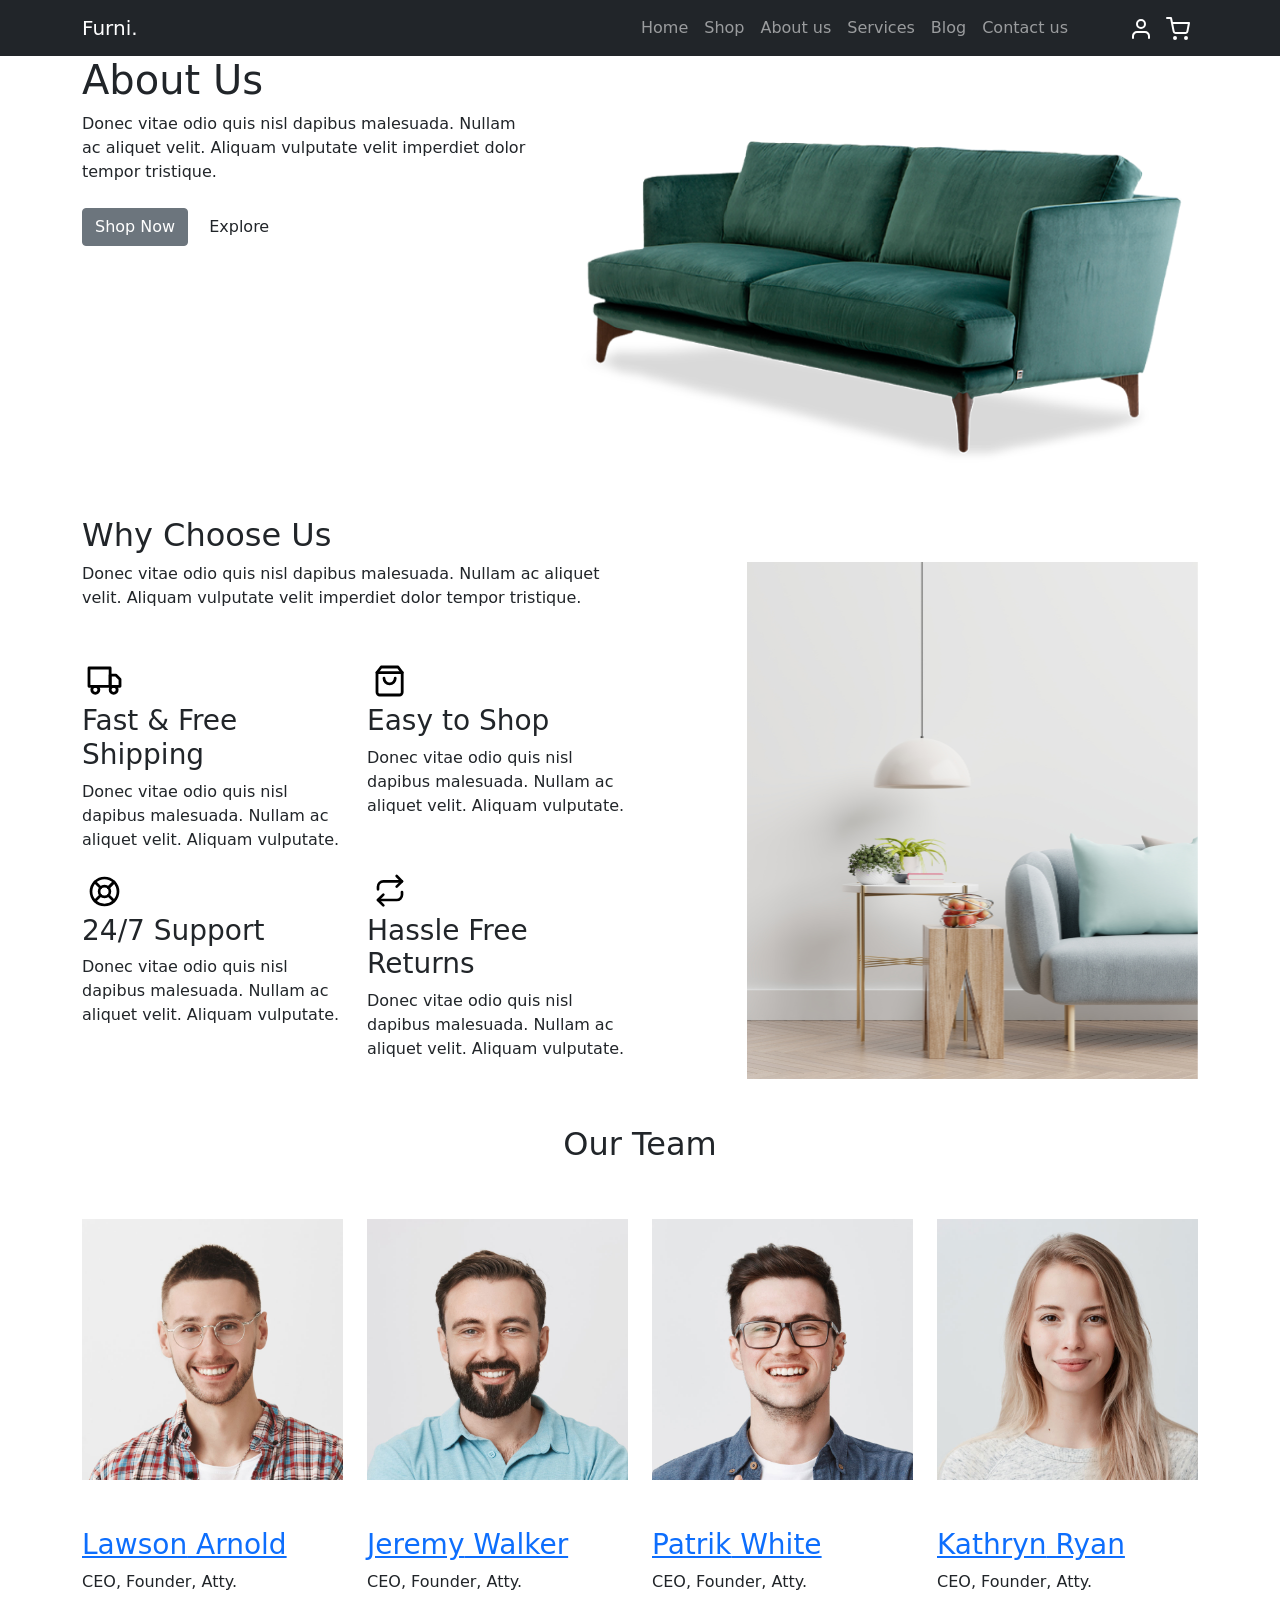
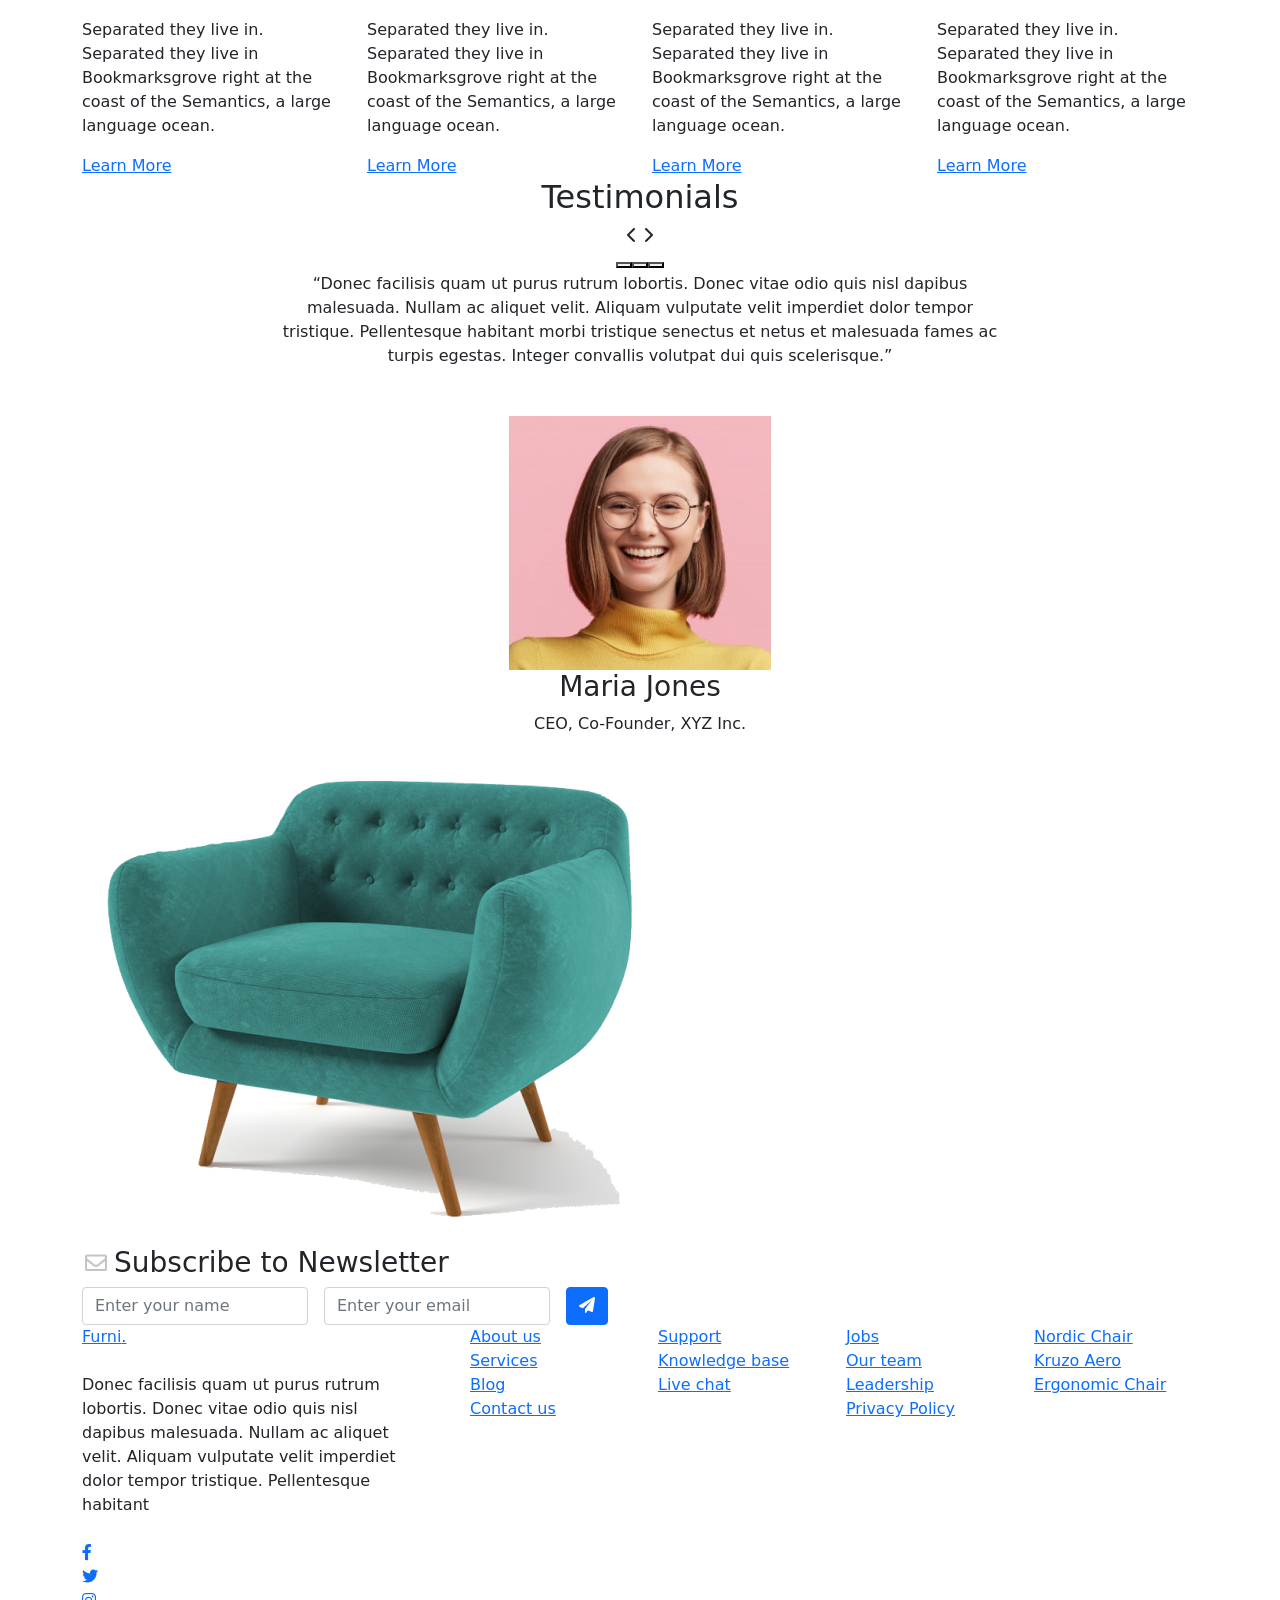
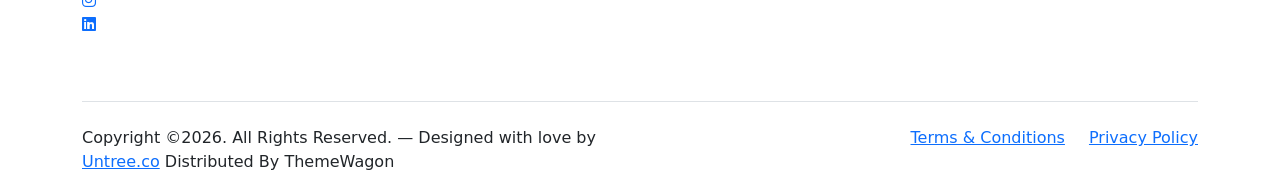
==== about.html @ 69658b81 "first commit" ====
<!-- /*
* Bootstrap 5
* Template Name: Furni
* Template Author: Untree.co
* Template URI: https://untree.co/
* License: https://creativecommons.org/licenses/by/3.0/
*/ -->
<!doctype html>
<html lang="en">
<head>
  <meta charset="utf-8">
  <meta name="viewport" content="width=device-width, initial-scale=1, shrink-to-fit=no">
  <meta name="author" content="Untree.co">
  <link rel="shortcut icon" href="favicon.png">

  <meta name="description" content="" />
  <meta name="keywords" content="bootstrap, bootstrap4" />

		<!-- Bootstrap CSS -->
		<link href="css/bootstrap.min.css" rel="stylesheet">
		<link href="https://cdnjs.cloudflare.com/ajax/libs/font-awesome/6.0.0-beta3/css/all.min.css" rel="stylesheet">
		<link href="css/tiny-slider.css" rel="stylesheet">
		<link href="css/style.css" rel="stylesheet">
		<title>Furni Free Bootstrap 5 Template for Furniture and Interior Design Websites by Untree.co </title>
	</head>

	<body>

		<!-- Start Header/Navigation -->
		<nav class="custom-navbar navbar navbar navbar-expand-md navbar-dark bg-dark" arial-label="Furni navigation bar">

			<div class="container">
				<a class="navbar-brand" href="index.html">Furni<span>.</span></a>

				<button class="navbar-toggler" type="button" data-bs-toggle="collapse" data-bs-target="#navbarsFurni" aria-controls="navbarsFurni" aria-expanded="false" aria-label="Toggle navigation">
					<span class="navbar-toggler-icon"></span>
				</button>

				<div class="collapse navbar-collapse" id="navbarsFurni">
					<ul class="custom-navbar-nav navbar-nav ms-auto mb-2 mb-md-0">
						<li class="nav-item ">
							<a class="nav-link" href="index.html">Home</a>
						</li>
						<li><a class="nav-link" href="shop.html">Shop</a></li>
						<li class="active"><a class="nav-link" href="about.html">About us</a></li>
						<li><a class="nav-link" href="services.html">Services</a></li>
						<li><a class="nav-link" href="blog.html">Blog</a></li>
						<li><a class="nav-link" href="contact.html">Contact us</a></li>
					</ul>

					<ul class="custom-navbar-cta navbar-nav mb-2 mb-md-0 ms-5">
						<li><a class="nav-link" href="#"><img src="images/user.svg"></a></li>
						<li><a class="nav-link" href="cart.html"><img src="images/cart.svg"></a></li>
					</ul>
				</div>
			</div>
				
		</nav>
		<!-- End Header/Navigation -->

		<!-- Start Hero Section -->
			<div class="hero">
				<div class="container">
					<div class="row justify-content-between">
						<div class="col-lg-5">
							<div class="intro-excerpt">
								<h1>About Us</h1>
								<p class="mb-4">Donec vitae odio quis nisl dapibus malesuada. Nullam ac aliquet velit. Aliquam vulputate velit imperdiet dolor tempor tristique.</p>
								<p><a href="" class="btn btn-secondary me-2">Shop Now</a><a href="#" class="btn btn-white-outline">Explore</a></p>
							</div>
						</div>
						<div class="col-lg-7">
							<div class="hero-img-wrap">
								<img src="images/couch.png" class="img-fluid">
							</div>
						</div>
					</div>
				</div>
			</div>
		<!-- End Hero Section -->

		

		<!-- Start Why Choose Us Section -->
		<div class="why-choose-section">
			<div class="container">
				<div class="row justify-content-between align-items-center">
					<div class="col-lg-6">
						<h2 class="section-title">Why Choose Us</h2>
						<p>Donec vitae odio quis nisl dapibus malesuada. Nullam ac aliquet velit. Aliquam vulputate velit imperdiet dolor tempor tristique.</p>

						<div class="row my-5">
							<div class="col-6 col-md-6">
								<div class="feature">
									<div class="icon">
										<img src="images/truck.svg" alt="Image" class="imf-fluid">
									</div>
									<h3>Fast &amp; Free Shipping</h3>
									<p>Donec vitae odio quis nisl dapibus malesuada. Nullam ac aliquet velit. Aliquam vulputate.</p>
								</div>
							</div>

							<div class="col-6 col-md-6">
								<div class="feature">
									<div class="icon">
										<img src="images/bag.svg" alt="Image" class="imf-fluid">
									</div>
									<h3>Easy to Shop</h3>
									<p>Donec vitae odio quis nisl dapibus malesuada. Nullam ac aliquet velit. Aliquam vulputate.</p>
								</div>
							</div>

							<div class="col-6 col-md-6">
								<div class="feature">
									<div class="icon">
										<img src="images/support.svg" alt="Image" class="imf-fluid">
									</div>
									<h3>24/7 Support</h3>
									<p>Donec vitae odio quis nisl dapibus malesuada. Nullam ac aliquet velit. Aliquam vulputate.</p>
								</div>
							</div>

							<div class="col-6 col-md-6">
								<div class="feature">
									<div class="icon">
										<img src="images/return.svg" alt="Image" class="imf-fluid">
									</div>
									<h3>Hassle Free Returns</h3>
									<p>Donec vitae odio quis nisl dapibus malesuada. Nullam ac aliquet velit. Aliquam vulputate.</p>
								</div>
							</div>

						</div>
					</div>

					<div class="col-lg-5">
						<div class="img-wrap">
							<img src="images/why-choose-us-img.jpg" alt="Image" class="img-fluid">
						</div>
					</div>

				</div>
			</div>
		</div>
		<!-- End Why Choose Us Section -->

		<!-- Start Team Section -->
		<div class="untree_co-section">
			<div class="container">

				<div class="row mb-5">
					<div class="col-lg-5 mx-auto text-center">
						<h2 class="section-title">Our Team</h2>
					</div>
				</div>

				<div class="row">

					<!-- Start Column 1 -->
					<div class="col-12 col-md-6 col-lg-3 mb-5 mb-md-0">
						<img src="images/person_1.jpg" class="img-fluid mb-5">
						<h3 clas><a href="#"><span class="">Lawson</span> Arnold</a></h3>
            <span class="d-block position mb-4">CEO, Founder, Atty.</span>
            <p>Separated they live in.
            Separated they live in Bookmarksgrove right at the coast of the Semantics, a large language ocean.</p>
            <p class="mb-0"><a href="#" class="more dark">Learn More <span class="icon-arrow_forward"></span></a></p>
					</div> 
					<!-- End Column 1 -->

					<!-- Start Column 2 -->
					<div class="col-12 col-md-6 col-lg-3 mb-5 mb-md-0">
						<img src="images/person_2.jpg" class="img-fluid mb-5">

						<h3 clas><a href="#"><span class="">Jeremy</span> Walker</a></h3>
            <span class="d-block position mb-4">CEO, Founder, Atty.</span>
            <p>Separated they live in.
            Separated they live in Bookmarksgrove right at the coast of the Semantics, a large language ocean.</p>
            <p class="mb-0"><a href="#" class="more dark">Learn More <span class="icon-arrow_forward"></span></a></p>

					</div> 
					<!-- End Column 2 -->

					<!-- Start Column 3 -->
					<div class="col-12 col-md-6 col-lg-3 mb-5 mb-md-0">
						<img src="images/person_3.jpg" class="img-fluid mb-5">
						<h3 clas><a href="#"><span class="">Patrik</span> White</a></h3>
            <span class="d-block position mb-4">CEO, Founder, Atty.</span>
            <p>Separated they live in.
            Separated they live in Bookmarksgrove right at the coast of the Semantics, a large language ocean.</p>
            <p class="mb-0"><a href="#" class="more dark">Learn More <span class="icon-arrow_forward"></span></a></p>
					</div> 
					<!-- End Column 3 -->

					<!-- Start Column 4 -->
					<div class="col-12 col-md-6 col-lg-3 mb-5 mb-md-0">
						<img src="images/person_4.jpg" class="img-fluid mb-5">

						<h3 clas><a href="#"><span class="">Kathryn</span> Ryan</a></h3>
            <span class="d-block position mb-4">CEO, Founder, Atty.</span>
            <p>Separated they live in.
            Separated they live in Bookmarksgrove right at the coast of the Semantics, a large language ocean.</p>
            <p class="mb-0"><a href="#" class="more dark">Learn More <span class="icon-arrow_forward"></span></a></p>

          
					</div> 
					<!-- End Column 4 -->

					

				</div>
			</div>
		</div>
		<!-- End Team Section -->

		

		<!-- Start Testimonial Slider -->
		<div class="testimonial-section before-footer-section">
			<div class="container">
				<div class="row">
					<div class="col-lg-7 mx-auto text-center">
						<h2 class="section-title">Testimonials</h2>
					</div>
				</div>

				<div class="row justify-content-center">
					<div class="col-lg-12">
						<div class="testimonial-slider-wrap text-center">

							<div id="testimonial-nav">
								<span class="prev" data-controls="prev"><span class="fa fa-chevron-left"></span></span>
								<span class="next" data-controls="next"><span class="fa fa-chevron-right"></span></span>
							</div>

							<div class="testimonial-slider">
								
								<div class="item">
									<div class="row justify-content-center">
										<div class="col-lg-8 mx-auto">

											<div class="testimonial-block text-center">
												<blockquote class="mb-5">
													<p>&ldquo;Donec facilisis quam ut purus rutrum lobortis. Donec vitae odio quis nisl dapibus malesuada. Nullam ac aliquet velit. Aliquam vulputate velit imperdiet dolor tempor tristique. Pellentesque habitant morbi tristique senectus et netus et malesuada fames ac turpis egestas. Integer convallis volutpat dui quis scelerisque.&rdquo;</p>
												</blockquote>

												<div class="author-info">
													<div class="author-pic">
														<img src="images/person-1.png" alt="Maria Jones" class="img-fluid">
													</div>
													<h3 class="font-weight-bold">Maria Jones</h3>
													<span class="position d-block mb-3">CEO, Co-Founder, XYZ Inc.</span>
												</div>
											</div>

										</div>
									</div>
								</div> 
								<!-- END item -->

								<div class="item">
									<div class="row justify-content-center">
										<div class="col-lg-8 mx-auto">

											<div class="testimonial-block text-center">
												<blockquote class="mb-5">
													<p>&ldquo;Donec facilisis quam ut purus rutrum lobortis. Donec vitae odio quis nisl dapibus malesuada. Nullam ac aliquet velit. Aliquam vulputate velit imperdiet dolor tempor tristique. Pellentesque habitant morbi tristique senectus et netus et malesuada fames ac turpis egestas. Integer convallis volutpat dui quis scelerisque.&rdquo;</p>
												</blockquote>

												<div class="author-info">
													<div class="author-pic">
														<img src="images/person-1.png" alt="Maria Jones" class="img-fluid">
													</div>
													<h3 class="font-weight-bold">Maria Jones</h3>
													<span class="position d-block mb-3">CEO, Co-Founder, XYZ Inc.</span>
												</div>
											</div>

										</div>
									</div>
								</div> 
								<!-- END item -->

								<div class="item">
									<div class="row justify-content-center">
										<div class="col-lg-8 mx-auto">

											<div class="testimonial-block text-center">
												<blockquote class="mb-5">
													<p>&ldquo;Donec facilisis quam ut purus rutrum lobortis. Donec vitae odio quis nisl dapibus malesuada. Nullam ac aliquet velit. Aliquam vulputate velit imperdiet dolor tempor tristique. Pellentesque habitant morbi tristique senectus et netus et malesuada fames ac turpis egestas. Integer convallis volutpat dui quis scelerisque.&rdquo;</p>
												</blockquote>

												<div class="author-info">
													<div class="author-pic">
														<img src="images/person-1.png" alt="Maria Jones" class="img-fluid">
													</div>
													<h3 class="font-weight-bold">Maria Jones</h3>
													<span class="position d-block mb-3">CEO, Co-Founder, XYZ Inc.</span>
												</div>
											</div>

										</div>
									</div>
								</div> 
								<!-- END item -->

							</div>

						</div>
					</div>
				</div>
			</div>
		</div>
		<!-- End Testimonial Slider -->

		

		<!-- Start Footer Section -->
		<footer class="footer-section">
			<div class="container relative">

				<div class="sofa-img">
					<img src="images/sofa.png" alt="Image" class="img-fluid">
				</div>

				<div class="row">
					<div class="col-lg-8">
						<div class="subscription-form">
							<h3 class="d-flex align-items-center"><span class="me-1"><img src="images/envelope-outline.svg" alt="Image" class="img-fluid"></span><span>Subscribe to Newsletter</span></h3>

							<form action="#" class="row g-3">
								<div class="col-auto">
									<input type="text" class="form-control" placeholder="Enter your name">
								</div>
								<div class="col-auto">
									<input type="email" class="form-control" placeholder="Enter your email">
								</div>
								<div class="col-auto">
									<button class="btn btn-primary">
										<span class="fa fa-paper-plane"></span>
									</button>
								</div>
							</form>

						</div>
					</div>
				</div>

				<div class="row g-5 mb-5">
					<div class="col-lg-4">
						<div class="mb-4 footer-logo-wrap"><a href="#" class="footer-logo">Furni<span>.</span></a></div>
						<p class="mb-4">Donec facilisis quam ut purus rutrum lobortis. Donec vitae odio quis nisl dapibus malesuada. Nullam ac aliquet velit. Aliquam vulputate velit imperdiet dolor tempor tristique. Pellentesque habitant</p>

						<ul class="list-unstyled custom-social">
							<li><a href="#"><span class="fa fa-brands fa-facebook-f"></span></a></li>
							<li><a href="#"><span class="fa fa-brands fa-twitter"></span></a></li>
							<li><a href="#"><span class="fa fa-brands fa-instagram"></span></a></li>
							<li><a href="#"><span class="fa fa-brands fa-linkedin"></span></a></li>
						</ul>
					</div>

					<div class="col-lg-8">
						<div class="row links-wrap">
							<div class="col-6 col-sm-6 col-md-3">
								<ul class="list-unstyled">
									<li><a href="#">About us</a></li>
									<li><a href="#">Services</a></li>
									<li><a href="#">Blog</a></li>
									<li><a href="#">Contact us</a></li>
								</ul>
							</div>

							<div class="col-6 col-sm-6 col-md-3">
								<ul class="list-unstyled">
									<li><a href="#">Support</a></li>
									<li><a href="#">Knowledge base</a></li>
									<li><a href="#">Live chat</a></li>
								</ul>
							</div>

							<div class="col-6 col-sm-6 col-md-3">
								<ul class="list-unstyled">
									<li><a href="#">Jobs</a></li>
									<li><a href="#">Our team</a></li>
									<li><a href="#">Leadership</a></li>
									<li><a href="#">Privacy Policy</a></li>
								</ul>
							</div>

							<div class="col-6 col-sm-6 col-md-3">
								<ul class="list-unstyled">
									<li><a href="#">Nordic Chair</a></li>
									<li><a href="#">Kruzo Aero</a></li>
									<li><a href="#">Ergonomic Chair</a></li>
								</ul>
							</div>
						</div>
					</div>

				</div>

				<div class="border-top copyright">
					<div class="row pt-4">
						<div class="col-lg-6">
							<p class="mb-2 text-center text-lg-start">Copyright &copy;<script>document.write(new Date().getFullYear());</script>. All Rights Reserved. &mdash; Designed with love by <a href="https://untree.co">Untree.co</a> Distributed By <a hreff="https://themewagon.com">ThemeWagon</a>  <!-- License information: https://untree.co/license/ -->
            </p>
						</div>

						<div class="col-lg-6 text-center text-lg-end">
							<ul class="list-unstyled d-inline-flex ms-auto">
								<li class="me-4"><a href="#">Terms &amp; Conditions</a></li>
								<li><a href="#">Privacy Policy</a></li>
							</ul>
						</div>

					</div>
				</div>

			</div>
		</footer>
		<!-- End Footer Section -->	


		<script src="js/bootstrap.bundle.min.js"></script>
		<script src="js/tiny-slider.js"></script>
		<script src="js/custom.js"></script>
	</body>

</html>
---- css/tiny-slider.css ----
.tns-outer{padding:0 !important}.tns-outer [hidden]{display:none !important}.tns-outer [aria-controls],.tns-outer [data-action]{cursor:pointer}.tns-slider{-webkit-transition:all 0s;-moz-transition:all 0s;transition:all 0s}.tns-slider>.tns-item{-webkit-box-sizing:border-box;-moz-box-sizing:border-box;box-sizing:border-box}.tns-horizontal.tns-subpixel{white-space:nowrap}.tns-horizontal.tns-subpixel>.tns-item{display:inline-block;vertical-align:top;white-space:normal}.tns-horizontal.tns-no-subpixel:after{content:'';display:table;clear:both}.tns-horizontal.tns-no-subpixel>.tns-item{float:left}.tns-horizontal.tns-carousel.tns-no-subpixel>.tns-item{margin-right:-100%}.tns-no-calc{position:relative;left:0}.tns-gallery{position:relative;left:0;min-height:1px}.tns-gallery>.tns-item{position:absolute;left:-100%;-webkit-transition:transform 0s, opacity 0s;-moz-transition:transform 0s, opacity 0s;transition:transform 0s, opacity 0s}.tns-gallery>.tns-slide-active{position:relative;left:auto !important}.tns-gallery>.tns-moving{-webkit-transition:all 0.25s;-moz-transition:all 0.25s;transition:all 0.25s}.tns-autowidth{display:inline-block}.tns-lazy-img{-webkit-transition:opacity 0.6s;-moz-transition:opacity 0.6s;transition:opacity 0.6s;opacity:0.6}.tns-lazy-img.tns-complete{opacity:1}.tns-ah{-webkit-transition:height 0s;-moz-transition:height 0s;transition:height 0s}.tns-ovh{overflow:hidden}.tns-visually-hidden{position:absolute;left:-10000em}.tns-transparent{opacity:0;visibility:hidden}.tns-fadeIn{opacity:1;filter:alpha(opacity=100);z-index:0}.tns-normal,.tns-fadeOut{opacity:0;filter:alpha(opacity=0);z-index:-1}.tns-vpfix{white-space:nowrap}.tns-vpfix>div,.tns-vpfix>li{display:inline-block}.tns-t-subp2{margin:0 auto;width:310px;position:relative;height:10px;overflow:hidden}.tns-t-ct{width:2333.3333333%;width:-webkit-calc(100% * 70 / 3);width:-moz-calc(100% * 70 / 3);width:calc(100% * 70 / 3);position:absolute;right:0}.tns-t-ct:after{content:'';display:table;clear:both}.tns-t-ct>div{width:1.4285714%;width:-webkit-calc(100% / 70);width:-moz-calc(100% / 70);width:calc(100% / 70);height:10px;float:left}

/*# sourceMappingURL=sourcemaps/tiny-slider.css.map */
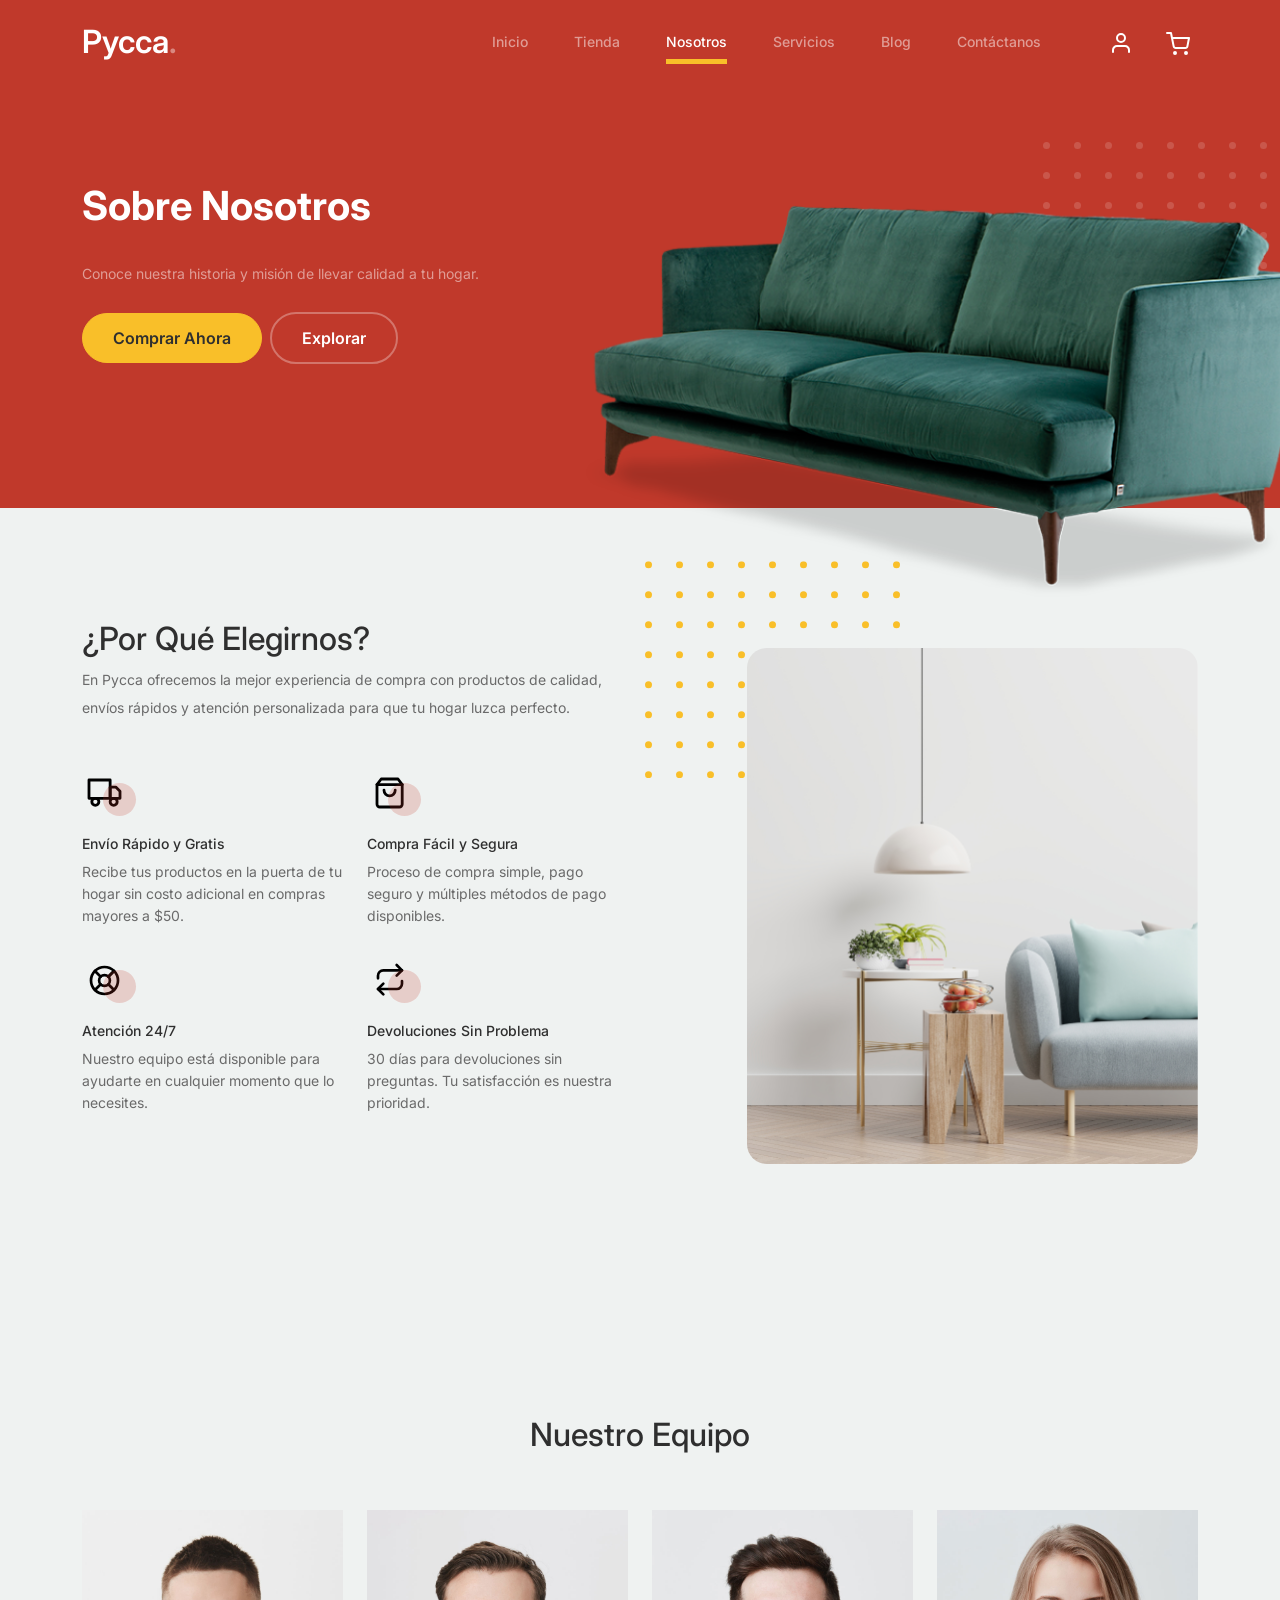
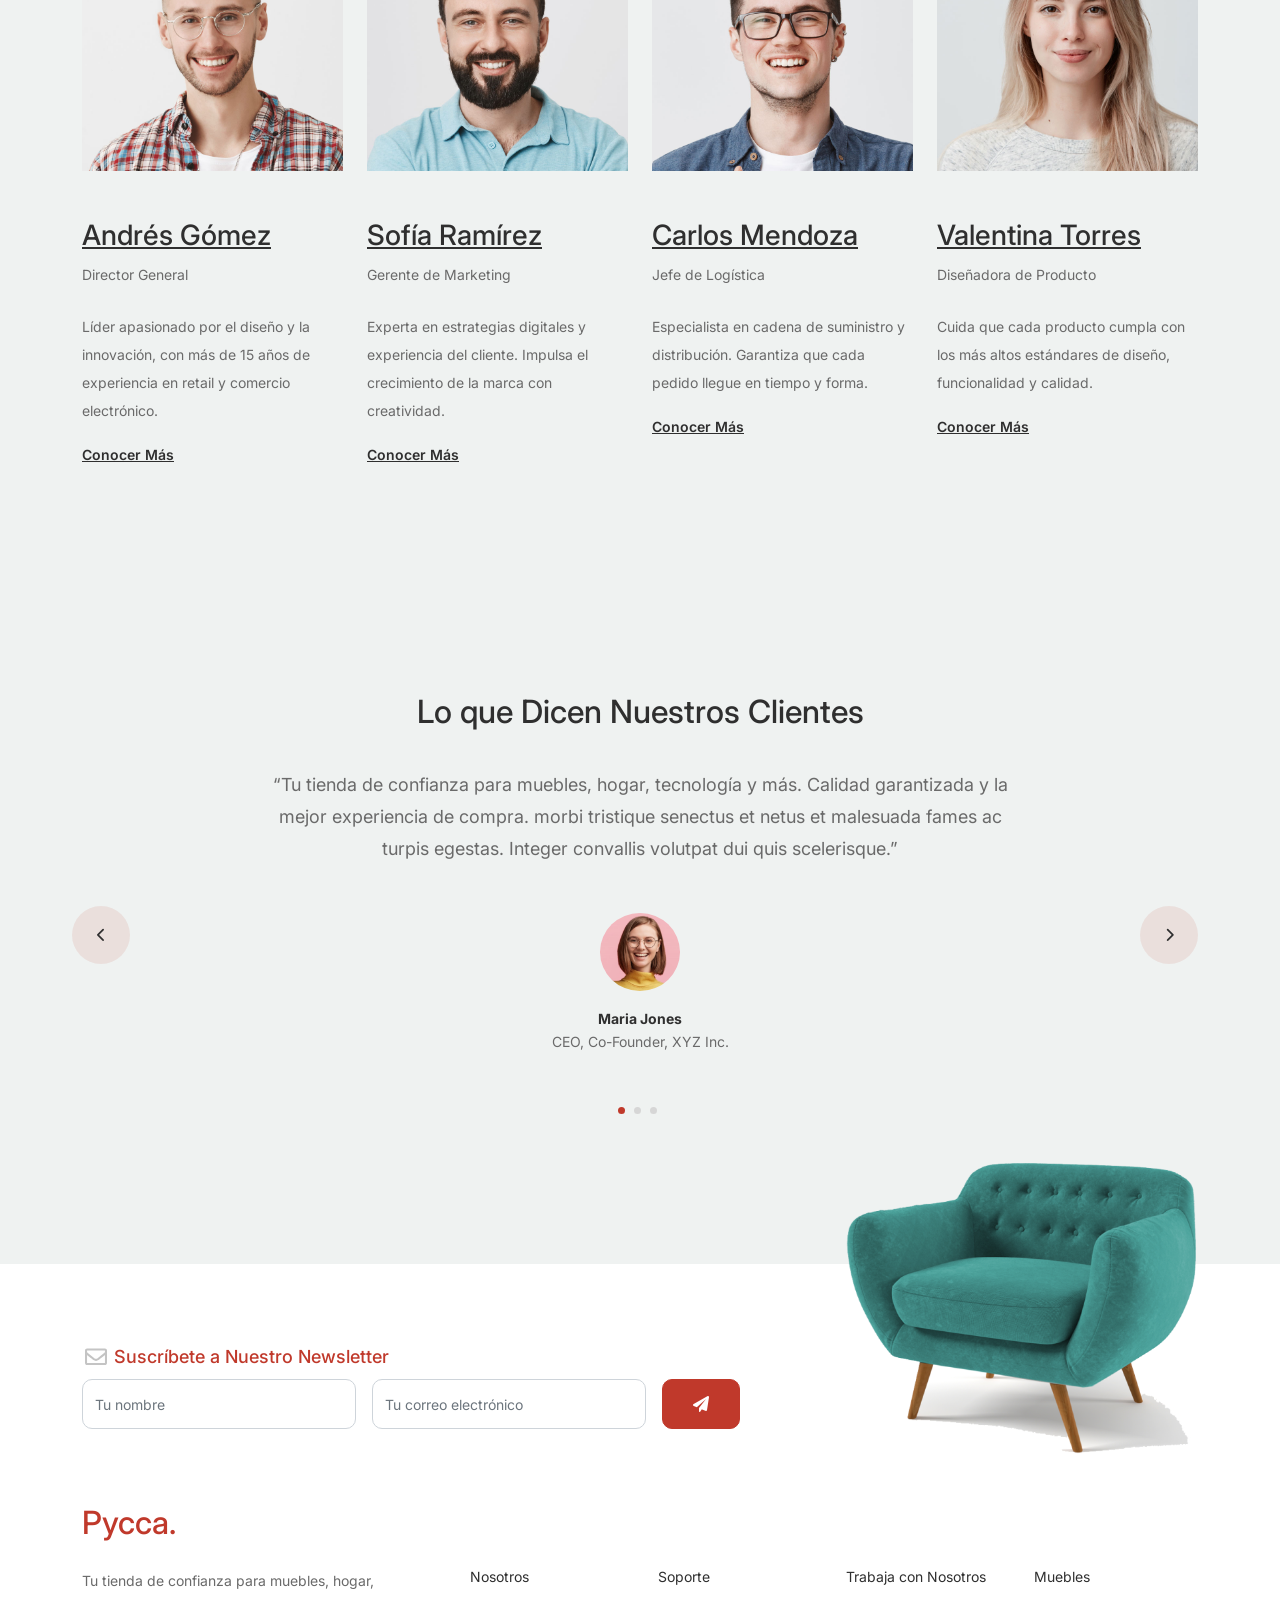
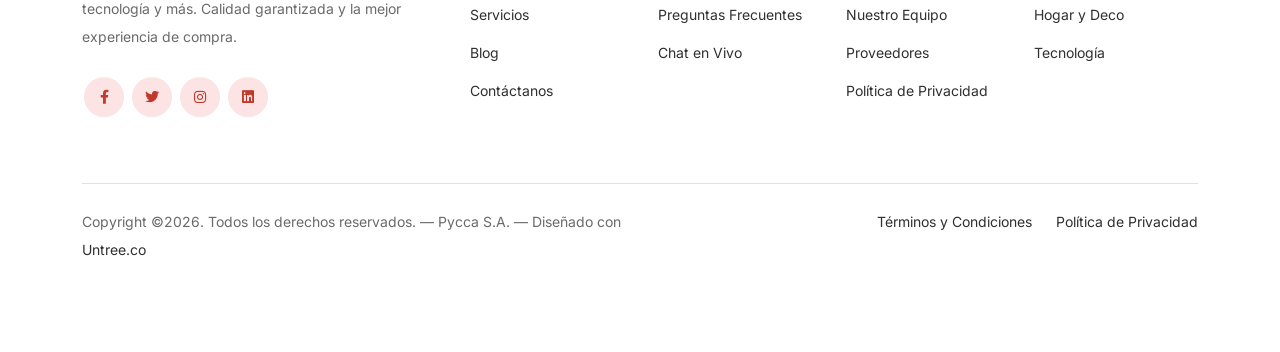
==== commit 162ac068: "Adapt Furni template to Pycca-style e-commerce with Spanish content and retail colors Co-authored-by" ====
--- a/about.html
+++ b/about.html
@@ -21,7 +21,7 @@
 		<link href="https://cdnjs.cloudflare.com/ajax/libs/font-awesome/6.0.0-beta3/css/all.min.css" rel="stylesheet">
 		<link href="css/tiny-slider.css" rel="stylesheet">
 		<link href="css/style.css" rel="stylesheet">
-		<title>Furni Free Bootstrap 5 Template for Furniture and Interior Design Websites by Untree.co </title>
+		<title>Pycca - Tu Tienda de Hogar, Muebles y Más </title>
 	</head>
 
 	<body>
@@ -30,7 +30,7 @@
 		<nav class="custom-navbar navbar navbar navbar-expand-md navbar-dark bg-dark" arial-label="Furni navigation bar">
 
 			<div class="container">
-				<a class="navbar-brand" href="index.html">Furni<span>.</span></a>
+				<a class="navbar-brand" href="index.html">Pycca<span>.</span></a>
 
 				<button class="navbar-toggler" type="button" data-bs-toggle="collapse" data-bs-target="#navbarsFurni" aria-controls="navbarsFurni" aria-expanded="false" aria-label="Toggle navigation">
 					<span class="navbar-toggler-icon"></span>
@@ -39,13 +39,13 @@
 				<div class="collapse navbar-collapse" id="navbarsFurni">
 					<ul class="custom-navbar-nav navbar-nav ms-auto mb-2 mb-md-0">
 						<li class="nav-item ">
-							<a class="nav-link" href="index.html">Home</a>
+							<a class="nav-link" href="index.html">Inicio</a>
 						</li>
-						<li><a class="nav-link" href="shop.html">Shop</a></li>
-						<li class="active"><a class="nav-link" href="about.html">About us</a></li>
-						<li><a class="nav-link" href="services.html">Services</a></li>
+						<li><a class="nav-link" href="shop.html">Tienda</a></li>
+						<li class="active"><a class="nav-link" href="about.html">Nosotros</a></li>
+						<li><a class="nav-link" href="services.html">Servicios</a></li>
 						<li><a class="nav-link" href="blog.html">Blog</a></li>
-						<li><a class="nav-link" href="contact.html">Contact us</a></li>
+						<li><a class="nav-link" href="contact.html">Contáctanos</a></li>
 					</ul>
 
 					<ul class="custom-navbar-cta navbar-nav mb-2 mb-md-0 ms-5">
@@ -64,9 +64,9 @@
 					<div class="row justify-content-between">
 						<div class="col-lg-5">
 							<div class="intro-excerpt">
-								<h1>About Us</h1>
-								<p class="mb-4">Donec vitae odio quis nisl dapibus malesuada. Nullam ac aliquet velit. Aliquam vulputate velit imperdiet dolor tempor tristique.</p>
-								<p><a href="" class="btn btn-secondary me-2">Shop Now</a><a href="#" class="btn btn-white-outline">Explore</a></p>
+								<h1>Sobre Nosotros</h1>
+								<p class="mb-4">Conoce nuestra historia y misión de llevar calidad a tu hogar.</p>
+								<p><a href="shop.html" class="btn btn-secondary me-2">Comprar Ahora</a><a href="#" class="btn btn-white-outline">Explorar</a></p>
 							</div>
 						</div>
 						<div class="col-lg-7">
@@ -86,8 +86,8 @@
 			<div class="container">
 				<div class="row justify-content-between align-items-center">
 					<div class="col-lg-6">
-						<h2 class="section-title">Why Choose Us</h2>
-						<p>Donec vitae odio quis nisl dapibus malesuada. Nullam ac aliquet velit. Aliquam vulputate velit imperdiet dolor tempor tristique.</p>
+						<h2 class="section-title">¿Por Qué Elegirnos?</h2>
+						<p>En Pycca ofrecemos la mejor experiencia de compra con productos de calidad, envíos rápidos y atención personalizada para que tu hogar luzca perfecto.</p>
 
 						<div class="row my-5">
 							<div class="col-6 col-md-6">
@@ -95,8 +95,8 @@
 									<div class="icon">
 										<img src="images/truck.svg" alt="Image" class="imf-fluid">
 									</div>
-									<h3>Fast &amp; Free Shipping</h3>
-									<p>Donec vitae odio quis nisl dapibus malesuada. Nullam ac aliquet velit. Aliquam vulputate.</p>
+									<h3>Envío Rápido y Gratis</h3>
+									<p>Recibe tus productos en la puerta de tu hogar sin costo adicional en compras mayores a $50.</p>
 								</div>
 							</div>
 
@@ -105,8 +105,8 @@
 									<div class="icon">
 										<img src="images/bag.svg" alt="Image" class="imf-fluid">
 									</div>
-									<h3>Easy to Shop</h3>
-									<p>Donec vitae odio quis nisl dapibus malesuada. Nullam ac aliquet velit. Aliquam vulputate.</p>
+									<h3>Compra Fácil y Segura</h3>
+									<p>Proceso de compra simple, pago seguro y múltiples métodos de pago disponibles.</p>
 								</div>
 							</div>
 
@@ -115,8 +115,8 @@
 									<div class="icon">
 										<img src="images/support.svg" alt="Image" class="imf-fluid">
 									</div>
-									<h3>24/7 Support</h3>
-									<p>Donec vitae odio quis nisl dapibus malesuada. Nullam ac aliquet velit. Aliquam vulputate.</p>
+									<h3>Atención 24/7</h3>
+									<p>Nuestro equipo está disponible para ayudarte en cualquier momento que lo necesites.</p>
 								</div>
 							</div>
 
@@ -125,8 +125,8 @@
 									<div class="icon">
 										<img src="images/return.svg" alt="Image" class="imf-fluid">
 									</div>
-									<h3>Hassle Free Returns</h3>
-									<p>Donec vitae odio quis nisl dapibus malesuada. Nullam ac aliquet velit. Aliquam vulputate.</p>
+									<h3>Devoluciones Sin Problema</h3>
+									<p>30 días para devoluciones sin preguntas. Tu satisfacción es nuestra prioridad.</p>
 								</div>
 							</div>
 
@@ -150,7 +150,7 @@
 
 				<div class="row mb-5">
 					<div class="col-lg-5 mx-auto text-center">
-						<h2 class="section-title">Our Team</h2>
+						<h2 class="section-title">Nuestro Equipo</h2>
 					</div>
 				</div>
 
@@ -159,11 +159,10 @@
 					<!-- Start Column 1 -->
 					<div class="col-12 col-md-6 col-lg-3 mb-5 mb-md-0">
 						<img src="images/person_1.jpg" class="img-fluid mb-5">
-						<h3 clas><a href="#"><span class="">Lawson</span> Arnold</a></h3>
-            <span class="d-block position mb-4">CEO, Founder, Atty.</span>
-            <p>Separated they live in.
-            Separated they live in Bookmarksgrove right at the coast of the Semantics, a large language ocean.</p>
-            <p class="mb-0"><a href="#" class="more dark">Learn More <span class="icon-arrow_forward"></span></a></p>
+						<h3><a href="#"><span class="">Andrés</span> Gómez</a></h3>
+            <span class="d-block position mb-4">Director General</span>
+            <p>Líder apasionado por el diseño y la innovación, con más de 15 años de experiencia en retail y comercio electrónico.</p>
+            <p class="mb-0"><a href="#" class="more dark">Conocer Más <span class="icon-arrow_forward"></span></a></p>
 					</div> 
 					<!-- End Column 1 -->
 
@@ -171,11 +170,10 @@
 					<div class="col-12 col-md-6 col-lg-3 mb-5 mb-md-0">
 						<img src="images/person_2.jpg" class="img-fluid mb-5">
 
-						<h3 clas><a href="#"><span class="">Jeremy</span> Walker</a></h3>
-            <span class="d-block position mb-4">CEO, Founder, Atty.</span>
-            <p>Separated they live in.
-            Separated they live in Bookmarksgrove right at the coast of the Semantics, a large language ocean.</p>
-            <p class="mb-0"><a href="#" class="more dark">Learn More <span class="icon-arrow_forward"></span></a></p>
+						<h3><a href="#"><span class="">Sofía</span> Ramírez</a></h3>
+            <span class="d-block position mb-4">Gerente de Marketing</span>
+            <p>Experta en estrategias digitales y experiencia del cliente. Impulsa el crecimiento de la marca con creatividad.</p>
+            <p class="mb-0"><a href="#" class="more dark">Conocer Más <span class="icon-arrow_forward"></span></a></p>
 
 					</div> 
 					<!-- End Column 2 -->
@@ -183,11 +181,10 @@
 					<!-- Start Column 3 -->
 					<div class="col-12 col-md-6 col-lg-3 mb-5 mb-md-0">
 						<img src="images/person_3.jpg" class="img-fluid mb-5">
-						<h3 clas><a href="#"><span class="">Patrik</span> White</a></h3>
-            <span class="d-block position mb-4">CEO, Founder, Atty.</span>
-            <p>Separated they live in.
-            Separated they live in Bookmarksgrove right at the coast of the Semantics, a large language ocean.</p>
-            <p class="mb-0"><a href="#" class="more dark">Learn More <span class="icon-arrow_forward"></span></a></p>
+						<h3><a href="#"><span class="">Carlos</span> Mendoza</a></h3>
+            <span class="d-block position mb-4">Jefe de Logística</span>
+            <p>Especialista en cadena de suministro y distribución. Garantiza que cada pedido llegue en tiempo y forma.</p>
+            <p class="mb-0"><a href="#" class="more dark">Conocer Más <span class="icon-arrow_forward"></span></a></p>
 					</div> 
 					<!-- End Column 3 -->
 
@@ -195,11 +192,10 @@
 					<div class="col-12 col-md-6 col-lg-3 mb-5 mb-md-0">
 						<img src="images/person_4.jpg" class="img-fluid mb-5">
 
-						<h3 clas><a href="#"><span class="">Kathryn</span> Ryan</a></h3>
-            <span class="d-block position mb-4">CEO, Founder, Atty.</span>
-            <p>Separated they live in.
-            Separated they live in Bookmarksgrove right at the coast of the Semantics, a large language ocean.</p>
-            <p class="mb-0"><a href="#" class="more dark">Learn More <span class="icon-arrow_forward"></span></a></p>
+						<h3><a href="#"><span class="">Valentina</span> Torres</a></h3>
+            <span class="d-block position mb-4">Diseñadora de Producto</span>
+            <p>Cuida que cada producto cumpla con los más altos estándares de diseño, funcionalidad y calidad.</p>
+            <p class="mb-0"><a href="#" class="more dark">Conocer Más <span class="icon-arrow_forward"></span></a></p>
 
           
 					</div> 
@@ -219,7 +215,7 @@
 			<div class="container">
 				<div class="row">
 					<div class="col-lg-7 mx-auto text-center">
-						<h2 class="section-title">Testimonials</h2>
+						<h2 class="section-title">Lo que Dicen Nuestros Clientes</h2>
 					</div>
 				</div>
 
@@ -240,7 +236,7 @@
 
 											<div class="testimonial-block text-center">
 												<blockquote class="mb-5">
-													<p>&ldquo;Donec facilisis quam ut purus rutrum lobortis. Donec vitae odio quis nisl dapibus malesuada. Nullam ac aliquet velit. Aliquam vulputate velit imperdiet dolor tempor tristique. Pellentesque habitant morbi tristique senectus et netus et malesuada fames ac turpis egestas. Integer convallis volutpat dui quis scelerisque.&rdquo;</p>
+													<p>&ldquo;Tu tienda de confianza para muebles, hogar, tecnología y más. Calidad garantizada y la mejor experiencia de compra. morbi tristique senectus et netus et malesuada fames ac turpis egestas. Integer convallis volutpat dui quis scelerisque.&rdquo;</p>
 												</blockquote>
 
 												<div class="author-info">
@@ -263,7 +259,7 @@
 
 											<div class="testimonial-block text-center">
 												<blockquote class="mb-5">
-													<p>&ldquo;Donec facilisis quam ut purus rutrum lobortis. Donec vitae odio quis nisl dapibus malesuada. Nullam ac aliquet velit. Aliquam vulputate velit imperdiet dolor tempor tristique. Pellentesque habitant morbi tristique senectus et netus et malesuada fames ac turpis egestas. Integer convallis volutpat dui quis scelerisque.&rdquo;</p>
+													<p>&ldquo;Tu tienda de confianza para muebles, hogar, tecnología y más. Calidad garantizada y la mejor experiencia de compra. morbi tristique senectus et netus et malesuada fames ac turpis egestas. Integer convallis volutpat dui quis scelerisque.&rdquo;</p>
 												</blockquote>
 
 												<div class="author-info">
@@ -286,7 +282,7 @@
 
 											<div class="testimonial-block text-center">
 												<blockquote class="mb-5">
-													<p>&ldquo;Donec facilisis quam ut purus rutrum lobortis. Donec vitae odio quis nisl dapibus malesuada. Nullam ac aliquet velit. Aliquam vulputate velit imperdiet dolor tempor tristique. Pellentesque habitant morbi tristique senectus et netus et malesuada fames ac turpis egestas. Integer convallis volutpat dui quis scelerisque.&rdquo;</p>
+													<p>&ldquo;Tu tienda de confianza para muebles, hogar, tecnología y más. Calidad garantizada y la mejor experiencia de compra. morbi tristique senectus et netus et malesuada fames ac turpis egestas. Integer convallis volutpat dui quis scelerisque.&rdquo;</p>
 												</blockquote>
 
 												<div class="author-info">
@@ -325,14 +321,14 @@
 				<div class="row">
 					<div class="col-lg-8">
 						<div class="subscription-form">
-							<h3 class="d-flex align-items-center"><span class="me-1"><img src="images/envelope-outline.svg" alt="Image" class="img-fluid"></span><span>Subscribe to Newsletter</span></h3>
+							<h3 class="d-flex align-items-center"><span class="me-1"><img src="images/envelope-outline.svg" alt="Image" class="img-fluid"></span><span>Suscríbete a Nuestro Newsletter</span></h3>
 
 							<form action="#" class="row g-3">
 								<div class="col-auto">
-									<input type="text" class="form-control" placeholder="Enter your name">
+									<input type="text" class="form-control" placeholder="Tu nombre">
 								</div>
 								<div class="col-auto">
-									<input type="email" class="form-control" placeholder="Enter your email">
+									<input type="email" class="form-control" placeholder="Tu correo electrónico">
 								</div>
 								<div class="col-auto">
 									<button class="btn btn-primary">
@@ -347,8 +343,8 @@
 
 				<div class="row g-5 mb-5">
 					<div class="col-lg-4">
-						<div class="mb-4 footer-logo-wrap"><a href="#" class="footer-logo">Furni<span>.</span></a></div>
-						<p class="mb-4">Donec facilisis quam ut purus rutrum lobortis. Donec vitae odio quis nisl dapibus malesuada. Nullam ac aliquet velit. Aliquam vulputate velit imperdiet dolor tempor tristique. Pellentesque habitant</p>
+						<div class="mb-4 footer-logo-wrap"><a href="#" class="footer-logo">Pycca<span>.</span></a></div>
+						<p class="mb-4">Tu tienda de confianza para muebles, hogar, tecnología y más. Calidad garantizada y la mejor experiencia de compra.</p>
 
 						<ul class="list-unstyled custom-social">
 							<li><a href="#"><span class="fa fa-brands fa-facebook-f"></span></a></li>
@@ -362,35 +358,35 @@
 						<div class="row links-wrap">
 							<div class="col-6 col-sm-6 col-md-3">
 								<ul class="list-unstyled">
-									<li><a href="#">About us</a></li>
-									<li><a href="#">Services</a></li>
+									<li><a href="about.html">Nosotros</a></li>
+									<li><a href="services.html">Servicios</a></li>
 									<li><a href="#">Blog</a></li>
-									<li><a href="#">Contact us</a></li>
+									<li><a href="contact.html">Contáctanos</a></li>
 								</ul>
 							</div>
 
 							<div class="col-6 col-sm-6 col-md-3">
 								<ul class="list-unstyled">
-									<li><a href="#">Support</a></li>
-									<li><a href="#">Knowledge base</a></li>
-									<li><a href="#">Live chat</a></li>
+									<li><a href="#">Soporte</a></li>
+									<li><a href="#">Preguntas Frecuentes</a></li>
+									<li><a href="#">Chat en Vivo</a></li>
 								</ul>
 							</div>
 
 							<div class="col-6 col-sm-6 col-md-3">
 								<ul class="list-unstyled">
-									<li><a href="#">Jobs</a></li>
-									<li><a href="#">Our team</a></li>
-									<li><a href="#">Leadership</a></li>
-									<li><a href="#">Privacy Policy</a></li>
+									<li><a href="#">Trabaja con Nosotros</a></li>
+									<li><a href="#">Nuestro Equipo</a></li>
+									<li><a href="#">Proveedores</a></li>
+									<li><a href="#">Política de Privacidad</a></li>
 								</ul>
 							</div>
 
 							<div class="col-6 col-sm-6 col-md-3">
 								<ul class="list-unstyled">
-									<li><a href="#">Nordic Chair</a></li>
-									<li><a href="#">Kruzo Aero</a></li>
-									<li><a href="#">Ergonomic Chair</a></li>
+									<li><a href="#">Muebles</a></li>
+									<li><a href="#">Hogar y Deco</a></li>
+									<li><a href="#">Tecnología</a></li>
 								</ul>
 							</div>
 						</div>
@@ -401,14 +397,14 @@
 				<div class="border-top copyright">
 					<div class="row pt-4">
 						<div class="col-lg-6">
-							<p class="mb-2 text-center text-lg-start">Copyright &copy;<script>document.write(new Date().getFullYear());</script>. All Rights Reserved. &mdash; Designed with love by <a href="https://untree.co">Untree.co</a> Distributed By <a hreff="https://themewagon.com">ThemeWagon</a>  <!-- License information: https://untree.co/license/ -->
+							<p class="mb-2 text-center text-lg-start">Copyright &copy;<script>document.write(new Date().getFullYear());</script>. Todos los derechos reservados. &mdash; Pycca S.A. &mdash; Diseñado con <a href="https://untree.co">Untree.co</a>  <!-- License information: https://untree.co/license/ -->
             </p>
 						</div>
 
 						<div class="col-lg-6 text-center text-lg-end">
 							<ul class="list-unstyled d-inline-flex ms-auto">
-								<li class="me-4"><a href="#">Terms &amp; Conditions</a></li>
-								<li><a href="#">Privacy Policy</a></li>
+								<li class="me-4"><a href="#">Términos y Condiciones</a></li>
+								<li><a href="#">Política de Privacidad</a></li>
 							</ul>
 						</div>
 
--- a/css/style.css
+++ b/css/style.css
@@ -0,0 +1,711 @@
+/*
+* Template Name: UntreeStore
+* Template Author: Untree.co
+* Author URI: https://untree.co/
+* License: https://creativecommons.org/licenses/by/3.0/
+*/
+@import url("https://fonts.googleapis.com/css2?family=Inter:wght@400;500;600;700;800&display=swap");
+body {
+  overflow-x: hidden;
+  position: relative; }
+
+body {
+  font-family: "Inter", sans-serif;
+  font-weight: 400;
+  line-height: 28px;
+  color: #6a6a6a;
+  font-size: 14px;
+  background-color: #eff2f1; }
+
+a {
+  text-decoration: none;
+  -webkit-transition: .3s all ease;
+  -o-transition: .3s all ease;
+  transition: .3s all ease;
+  color: #2f2f2f;
+  text-decoration: underline; }
+  a:hover {
+    color: #2f2f2f;
+    text-decoration: none; }
+  a.more {
+    font-weight: 600; }
+
+.custom-navbar {
+  background: #c0392b !important;
+  padding-top: 20px;
+  padding-bottom: 20px; }
+  .custom-navbar .navbar-brand {
+    font-size: 32px;
+    font-weight: 600; }
+    .custom-navbar .navbar-brand > span {
+      opacity: .4; }
+  .custom-navbar .navbar-toggler {
+    border-color: transparent; }
+    .custom-navbar .navbar-toggler:active, .custom-navbar .navbar-toggler:focus {
+      -webkit-box-shadow: none;
+      box-shadow: none;
+      outline: none; }
+  @media (min-width: 992px) {
+    .custom-navbar .custom-navbar-nav li {
+      margin-left: 15px;
+      margin-right: 15px; } }
+  .custom-navbar .custom-navbar-nav li a {
+    font-weight: 500;
+    color: #ffffff !important;
+    opacity: .5;
+    -webkit-transition: .3s all ease;
+    -o-transition: .3s all ease;
+    transition: .3s all ease;
+    position: relative; }
+    @media (min-width: 768px) {
+      .custom-navbar .custom-navbar-nav li a:before {
+        content: "";
+        position: absolute;
+        bottom: 0;
+        left: 8px;
+        right: 8px;
+        background: #f9bf29;
+        height: 5px;
+        opacity: 1;
+        visibility: visible;
+        width: 0;
+        -webkit-transition: .15s all ease-out;
+        -o-transition: .15s all ease-out;
+        transition: .15s all ease-out; } }
+    .custom-navbar .custom-navbar-nav li a:hover {
+      opacity: 1; }
+      .custom-navbar .custom-navbar-nav li a:hover:before {
+        width: calc(100% - 16px); }
+  .custom-navbar .custom-navbar-nav li.active a {
+    opacity: 1; }
+    .custom-navbar .custom-navbar-nav li.active a:before {
+      width: calc(100% - 16px); }
+  .custom-navbar .custom-navbar-cta {
+    margin-left: 0 !important;
+    -webkit-box-orient: horizontal;
+    -webkit-box-direction: normal;
+    -ms-flex-direction: row;
+    flex-direction: row; }
+    @media (min-width: 768px) {
+      .custom-navbar .custom-navbar-cta {
+        margin-left: 40px !important; } }
+    .custom-navbar .custom-navbar-cta li {
+      margin-left: 0px;
+      margin-right: 0px; }
+      .custom-navbar .custom-navbar-cta li:first-child {
+        margin-right: 20px; }
+
+.hero {
+  background: #c0392b;
+  padding: calc(4rem - 30px) 0 0rem 0; }
+  @media (min-width: 768px) {
+    .hero {
+      padding: calc(4rem - 30px) 0 4rem 0; } }
+  @media (min-width: 992px) {
+    .hero {
+      padding: calc(8rem - 30px) 0 8rem 0; } }
+  .hero .intro-excerpt {
+    position: relative;
+    z-index: 4; }
+    @media (min-width: 992px) {
+      .hero .intro-excerpt {
+        max-width: 450px; } }
+  .hero h1 {
+    font-weight: 700;
+    color: #ffffff;
+    margin-bottom: 30px; }
+    @media (min-width: 1400px) {
+      .hero h1 {
+        font-size: 54px; } }
+  .hero p {
+    color: rgba(255, 255, 255, 0.5);
+    margin-botom: 30px; }
+  .hero .hero-img-wrap {
+    position: relative; }
+    .hero .hero-img-wrap img {
+      position: relative;
+      top: 0px;
+      right: 0px;
+      z-index: 2;
+      max-width: 780px;
+      left: -20px; }
+      @media (min-width: 768px) {
+        .hero .hero-img-wrap img {
+          right: 0px;
+          left: -100px; } }
+      @media (min-width: 992px) {
+        .hero .hero-img-wrap img {
+          left: 0px;
+          top: -80px;
+          position: absolute;
+          right: -50px; } }
+      @media (min-width: 1200px) {
+        .hero .hero-img-wrap img {
+          left: 0px;
+          top: -80px;
+          right: -100px; } }
+    .hero .hero-img-wrap:after {
+      content: "";
+      position: absolute;
+      width: 255px;
+      height: 217px;
+      background-image: url("../images/dots-light.svg");
+      background-size: contain;
+      background-repeat: no-repeat;
+      right: -100px;
+      top: -0px; }
+      @media (min-width: 1200px) {
+        .hero .hero-img-wrap:after {
+          top: -40px; } }
+
+.btn {
+  font-weight: 600;
+  padding: 12px 30px;
+  border-radius: 30px;
+  color: #ffffff;
+  background: #2f2f2f;
+  border-color: #2f2f2f; }
+  .btn:hover {
+    color: #ffffff;
+    background: #222222;
+    border-color: #222222; }
+  .btn:active, .btn:focus {
+    outline: none !important;
+    -webkit-box-shadow: none;
+    box-shadow: none; }
+  .btn.btn-primary {
+    background: #c0392b;
+    border-color: #c0392b; }
+    .btn.btn-primary:hover {
+      background: #a93226;
+      border-color: #a93226; }
+  .btn.btn-secondary {
+    color: #2f2f2f;
+    background: #f9bf29;
+    border-color: #f9bf29; }
+    .btn.btn-secondary:hover {
+      background: #f8b810;
+      border-color: #f8b810; }
+  .btn.btn-white-outline {
+    background: transparent;
+    border-width: 2px;
+    border-color: rgba(255, 255, 255, 0.3); }
+    .btn.btn-white-outline:hover {
+      border-color: white;
+      color: #ffffff; }
+
+.section-title {
+  color: #2f2f2f; }
+
+.product-section {
+  padding: 7rem 0; }
+  .product-section .product-item {
+    text-align: center;
+    text-decoration: none;
+    display: block;
+    position: relative;
+    padding-bottom: 50px;
+    cursor: pointer; }
+    .product-section .product-item .product-thumbnail {
+      margin-bottom: 30px;
+      position: relative;
+      top: 0;
+      -webkit-transition: .3s all ease;
+      -o-transition: .3s all ease;
+      transition: .3s all ease; }
+    .product-section .product-item h3 {
+      font-weight: 600;
+      font-size: 16px; }
+    .product-section .product-item strong {
+      font-weight: 800 !important;
+      font-size: 18px !important; }
+    .product-section .product-item h3, .product-section .product-item strong {
+      color: #2f2f2f;
+      text-decoration: none; }
+    .product-section .product-item .icon-cross {
+      position: absolute;
+      width: 35px;
+      height: 35px;
+      display: inline-block;
+      background: #2f2f2f;
+      bottom: 15px;
+      left: 50%;
+      -webkit-transform: translateX(-50%);
+      -ms-transform: translateX(-50%);
+      transform: translateX(-50%);
+      margin-bottom: -17.5px;
+      border-radius: 50%;
+      opacity: 0;
+      visibility: hidden;
+      -webkit-transition: .3s all ease;
+      -o-transition: .3s all ease;
+      transition: .3s all ease; }
+      .product-section .product-item .icon-cross img {
+        position: absolute;
+        left: 50%;
+        top: 50%;
+        -webkit-transform: translate(-50%, -50%);
+        -ms-transform: translate(-50%, -50%);
+        transform: translate(-50%, -50%); }
+    .product-section .product-item:before {
+      bottom: 0;
+      left: 0;
+      right: 0;
+      position: absolute;
+      content: "";
+      background: #fce4e4;
+      height: 0%;
+      z-index: -1;
+      border-radius: 10px;
+      -webkit-transition: .3s all ease;
+      -o-transition: .3s all ease;
+      transition: .3s all ease; }
+    .product-section .product-item:hover .product-thumbnail {
+      top: -25px; }
+    .product-section .product-item:hover .icon-cross {
+      bottom: 0;
+      opacity: 1;
+      visibility: visible; }
+    .product-section .product-item:hover:before {
+      height: 70%; }
+
+.why-choose-section {
+  padding: 7rem 0; }
+  .why-choose-section .img-wrap {
+    position: relative; }
+    .why-choose-section .img-wrap:before {
+      position: absolute;
+      content: "";
+      width: 255px;
+      height: 217px;
+      background-image: url("../images/dots-yellow.svg");
+      background-repeat: no-repeat;
+      background-size: contain;
+      -webkit-transform: translate(-40%, -40%);
+      -ms-transform: translate(-40%, -40%);
+      transform: translate(-40%, -40%);
+      z-index: -1; }
+    .why-choose-section .img-wrap img {
+      border-radius: 20px; }
+
+.feature {
+  margin-bottom: 30px; }
+  .feature .icon {
+    display: inline-block;
+    position: relative;
+    margin-bottom: 20px; }
+    .feature .icon:before {
+      content: "";
+      width: 33px;
+      height: 33px;
+      position: absolute;
+      background: rgba(192, 57, 43, 0.2);
+      border-radius: 50%;
+      right: -8px;
+      bottom: 0; }
+  .feature h3 {
+    font-size: 14px;
+    color: #2f2f2f; }
+  .feature p {
+    font-size: 14px;
+    line-height: 22px;
+    color: #6a6a6a; }
+
+.we-help-section {
+  padding: 7rem 0; }
+  .we-help-section .imgs-grid {
+    display: -ms-grid;
+    display: grid;
+    -ms-grid-columns: (1fr)[27];
+    grid-template-columns: repeat(27, 1fr);
+    position: relative; }
+    .we-help-section .imgs-grid:before {
+      position: absolute;
+      content: "";
+      width: 255px;
+      height: 217px;
+      background-image: url("../images/dots-green.svg");
+      background-size: contain;
+      background-repeat: no-repeat;
+      -webkit-transform: translate(-40%, -40%);
+      -ms-transform: translate(-40%, -40%);
+      transform: translate(-40%, -40%);
+      z-index: -1; }
+    .we-help-section .imgs-grid .grid {
+      position: relative; }
+      .we-help-section .imgs-grid .grid img {
+        border-radius: 20px;
+        max-width: 100%; }
+      .we-help-section .imgs-grid .grid.grid-1 {
+        -ms-grid-column: 1;
+        -ms-grid-column-span: 18;
+        grid-column: 1 / span 18;
+        -ms-grid-row: 1;
+        -ms-grid-row-span: 27;
+        grid-row: 1 / span 27; }
+      .we-help-section .imgs-grid .grid.grid-2 {
+        -ms-grid-column: 19;
+        -ms-grid-column-span: 27;
+        grid-column: 19 / span 27;
+        -ms-grid-row: 1;
+        -ms-grid-row-span: 5;
+        grid-row: 1 / span 5;
+        padding-left: 20px; }
+      .we-help-section .imgs-grid .grid.grid-3 {
+        -ms-grid-column: 14;
+        -ms-grid-column-span: 16;
+        grid-column: 14 / span 16;
+        -ms-grid-row: 6;
+        -ms-grid-row-span: 27;
+        grid-row: 6 / span 27;
+        padding-top: 20px; }
+
+.custom-list {
+  width: 100%; }
+  .custom-list li {
+    display: inline-block;
+    width: calc(50% - 20px);
+    margin-bottom: 12px;
+    line-height: 1.5;
+    position: relative;
+    padding-left: 20px; }
+    .custom-list li:before {
+      content: "";
+      width: 8px;
+      height: 8px;
+      border-radius: 50%;
+      border: 2px solid #c0392b;
+      position: absolute;
+      left: 0;
+      top: 8px; }
+
+.popular-product {
+  padding: 0 0 7rem 0; }
+  .popular-product .product-item-sm h3 {
+    font-size: 14px;
+    font-weight: 700;
+    color: #2f2f2f; }
+  .popular-product .product-item-sm a {
+    text-decoration: none;
+    color: #2f2f2f;
+    -webkit-transition: .3s all ease;
+    -o-transition: .3s all ease;
+    transition: .3s all ease; }
+    .popular-product .product-item-sm a:hover {
+      color: rgba(47, 47, 47, 0.5); }
+  .popular-product .product-item-sm p {
+    line-height: 1.4;
+    margin-bottom: 10px;
+    font-size: 14px; }
+  .popular-product .product-item-sm .thumbnail {
+    margin-right: 10px;
+    -webkit-box-flex: 0;
+    -ms-flex: 0 0 120px;
+    flex: 0 0 120px;
+    position: relative; }
+    .popular-product .product-item-sm .thumbnail:before {
+      content: "";
+      position: absolute;
+      border-radius: 20px;
+      background: #fce4e4;
+      width: 98px;
+      height: 98px;
+      top: 50%;
+      left: 50%;
+      -webkit-transform: translate(-50%, -50%);
+      -ms-transform: translate(-50%, -50%);
+      transform: translate(-50%, -50%);
+      z-index: -1; }
+
+.testimonial-section {
+  padding: 3rem 0 7rem 0; }
+
+.testimonial-slider-wrap {
+  position: relative; }
+  .testimonial-slider-wrap .tns-inner {
+    padding-top: 30px; }
+  .testimonial-slider-wrap .item .testimonial-block blockquote {
+    font-size: 16px; }
+    @media (min-width: 768px) {
+      .testimonial-slider-wrap .item .testimonial-block blockquote {
+        line-height: 32px;
+        font-size: 18px; } }
+  .testimonial-slider-wrap .item .testimonial-block .author-info .author-pic {
+    margin-bottom: 20px; }
+    .testimonial-slider-wrap .item .testimonial-block .author-info .author-pic img {
+      max-width: 80px;
+      border-radius: 50%; }
+  .testimonial-slider-wrap .item .testimonial-block .author-info h3 {
+    font-size: 14px;
+    font-weight: 700;
+    color: #2f2f2f;
+    margin-bottom: 0; }
+  .testimonial-slider-wrap #testimonial-nav {
+    position: absolute;
+    top: 50%;
+    z-index: 99;
+    width: 100%;
+    display: none; }
+    @media (min-width: 768px) {
+      .testimonial-slider-wrap #testimonial-nav {
+        display: block; } }
+    .testimonial-slider-wrap #testimonial-nav > span {
+      cursor: pointer;
+      position: absolute;
+      width: 58px;
+      height: 58px;
+      line-height: 58px;
+      border-radius: 50%;
+      background: rgba(192, 57, 43, 0.1);
+      color: #2f2f2f;
+      -webkit-transition: .3s all ease;
+      -o-transition: .3s all ease;
+      transition: .3s all ease; }
+      .testimonial-slider-wrap #testimonial-nav > span:hover {
+        background: #c0392b;
+        color: #ffffff; }
+    .testimonial-slider-wrap #testimonial-nav .prev {
+      left: -10px; }
+    .testimonial-slider-wrap #testimonial-nav .next {
+      right: 0; }
+  .testimonial-slider-wrap .tns-nav {
+    position: absolute;
+    bottom: -50px;
+    left: 50%;
+    -webkit-transform: translateX(-50%);
+    -ms-transform: translateX(-50%);
+    transform: translateX(-50%); }
+    .testimonial-slider-wrap .tns-nav button {
+      background: none;
+      border: none;
+      display: inline-block;
+      position: relative;
+      width: 0 !important;
+      height: 7px !important;
+      margin: 2px; }
+      .testimonial-slider-wrap .tns-nav button:active, .testimonial-slider-wrap .tns-nav button:focus, .testimonial-slider-wrap .tns-nav button:hover {
+        outline: none;
+        -webkit-box-shadow: none;
+        box-shadow: none;
+        background: none; }
+      .testimonial-slider-wrap .tns-nav button:before {
+        display: block;
+        width: 7px;
+        height: 7px;
+        left: 0;
+        top: 0;
+        position: absolute;
+        content: "";
+        border-radius: 50%;
+        -webkit-transition: .3s all ease;
+        -o-transition: .3s all ease;
+        transition: .3s all ease;
+        background-color: #d6d6d6; }
+      .testimonial-slider-wrap .tns-nav button:hover:before, .testimonial-slider-wrap .tns-nav button.tns-nav-active:before {
+        background-color: #c0392b; }
+
+.before-footer-section {
+  padding: 7rem 0 12rem 0 !important; }
+
+.blog-section {
+  padding: 7rem 0 12rem 0; }
+  .blog-section .post-entry a {
+    text-decoration: none; }
+  .blog-section .post-entry .post-thumbnail {
+    display: block;
+    margin-bottom: 20px; }
+    .blog-section .post-entry .post-thumbnail img {
+      border-radius: 20px;
+      -webkit-transition: .3s all ease;
+      -o-transition: .3s all ease;
+      transition: .3s all ease; }
+  .blog-section .post-entry .post-content-entry {
+    padding-left: 15px;
+    padding-right: 15px; }
+    .blog-section .post-entry .post-content-entry h3 {
+      font-size: 16px;
+      margin-bottom: 0;
+      font-weight: 600;
+      margin-bottom: 7px; }
+    .blog-section .post-entry .post-content-entry .meta {
+      font-size: 14px; }
+      .blog-section .post-entry .post-content-entry .meta a {
+        font-weight: 600; }
+  .blog-section .post-entry:hover .post-thumbnail img, .blog-section .post-entry:focus .post-thumbnail img {
+    opacity: .7; }
+
+.footer-section {
+  padding: 80px 0;
+  background: #ffffff; }
+  .footer-section .relative {
+    position: relative; }
+  .footer-section a {
+    text-decoration: none;
+    color: #2f2f2f;
+    -webkit-transition: .3s all ease;
+    -o-transition: .3s all ease;
+    transition: .3s all ease; }
+    .footer-section a:hover {
+      color: rgba(47, 47, 47, 0.5); }
+  .footer-section .subscription-form {
+    margin-bottom: 40px;
+    position: relative;
+    z-index: 2;
+    margin-top: 100px; }
+    @media (min-width: 992px) {
+      .footer-section .subscription-form {
+        margin-top: 0px;
+        margin-bottom: 80px; } }
+    .footer-section .subscription-form h3 {
+      font-size: 18px;
+      font-weight: 500;
+      color: #c0392b; }
+    .footer-section .subscription-form .form-control {
+      height: 50px;
+      border-radius: 10px;
+      font-family: "Inter", sans-serif; }
+      .footer-section .subscription-form .form-control:active, .footer-section .subscription-form .form-control:focus {
+        outline: none;
+        -webkit-box-shadow: none;
+        box-shadow: none;
+        border-color: #c0392b;
+        -webkit-box-shadow: 0 1px 4px 0 rgba(0, 0, 0, 0.2);
+        box-shadow: 0 1px 4px 0 rgba(0, 0, 0, 0.2); }
+      .footer-section .subscription-form .form-control::-webkit-input-placeholder {
+        font-size: 14px; }
+      .footer-section .subscription-form .form-control::-moz-placeholder {
+        font-size: 14px; }
+      .footer-section .subscription-form .form-control:-ms-input-placeholder {
+        font-size: 14px; }
+      .footer-section .subscription-form .form-control:-moz-placeholder {
+        font-size: 14px; }
+    .footer-section .subscription-form .btn {
+      border-radius: 10px !important; }
+  .footer-section .sofa-img {
+    position: absolute;
+    top: -200px;
+    z-index: 1;
+    right: 0; }
+    .footer-section .sofa-img img {
+      max-width: 380px; }
+  .footer-section .links-wrap {
+    margin-top: 0px; }
+    @media (min-width: 992px) {
+      .footer-section .links-wrap {
+        margin-top: 54px; } }
+    .footer-section .links-wrap ul li {
+      margin-bottom: 10px; }
+  .footer-section .footer-logo-wrap .footer-logo {
+    font-size: 32px;
+    font-weight: 500;
+    text-decoration: none;
+    color: #c0392b; }
+  .footer-section .custom-social li {
+    margin: 2px;
+    display: inline-block; }
+    .footer-section .custom-social li a {
+      width: 40px;
+      height: 40px;
+      text-align: center;
+      line-height: 40px;
+      display: inline-block;
+      background: #fce4e4;
+      color: #c0392b;
+      border-radius: 50%; }
+      .footer-section .custom-social li a:hover {
+        background: #c0392b;
+        color: #ffffff; }
+  .footer-section .border-top {
+    border-color: #fce4e4; }
+    .footer-section .border-top.copyright {
+      font-size: 14px !important; }
+
+.untree_co-section {
+  padding: 7rem 0; }
+
+.form-control {
+  height: 50px;
+  border-radius: 10px;
+  font-family: "Inter", sans-serif; }
+  .form-control:active, .form-control:focus {
+    outline: none;
+    -webkit-box-shadow: none;
+    box-shadow: none;
+    border-color: #c0392b;
+    -webkit-box-shadow: 0 1px 4px 0 rgba(0, 0, 0, 0.2);
+    box-shadow: 0 1px 4px 0 rgba(0, 0, 0, 0.2); }
+  .form-control::-webkit-input-placeholder {
+    font-size: 14px; }
+  .form-control::-moz-placeholder {
+    font-size: 14px; }
+  .form-control:-ms-input-placeholder {
+    font-size: 14px; }
+  .form-control:-moz-placeholder {
+    font-size: 14px; }
+
+.service {
+  line-height: 1.5; }
+  .service .service-icon {
+    border-radius: 10px;
+    -webkit-box-flex: 0;
+    -ms-flex: 0 0 50px;
+    flex: 0 0 50px;
+    height: 50px;
+    line-height: 50px;
+    text-align: center;
+    background: #c0392b;
+    margin-right: 20px;
+    color: #ffffff; }
+
+textarea {
+  height: auto !important; }
+
+.site-blocks-table {
+  overflow: auto; }
+  .site-blocks-table .product-thumbnail {
+    width: 200px; }
+  .site-blocks-table .btn {
+    padding: 2px 10px; }
+  .site-blocks-table thead th {
+    padding: 30px;
+    text-align: center;
+    border-width: 0px !important;
+    vertical-align: middle;
+    color: rgba(0, 0, 0, 0.8);
+    font-size: 18px; }
+  .site-blocks-table td {
+    padding: 20px;
+    text-align: center;
+    vertical-align: middle;
+    color: rgba(0, 0, 0, 0.8); }
+  .site-blocks-table tbody tr:first-child td {
+    border-top: 1px solid #c0392b !important; }
+  .site-blocks-table .btn {
+    background: none !important;
+    color: #000000;
+    border: none;
+    height: auto !important; }
+
+.site-block-order-table th {
+  border-top: none !important;
+  border-bottom-width: 1px !important; }
+
+.site-block-order-table td, .site-block-order-table th {
+  color: #000000; }
+
+.couponcode-wrap input {
+  border-radius: 10px !important; }
+
+.text-primary {
+  color: #c0392b !important; }
+
+.thankyou-icon {
+  position: relative;
+  color: #c0392b; }
+  .thankyou-icon:before {
+    position: absolute;
+    content: "";
+    width: 50px;
+    height: 50px;
+    border-radius: 50%;
+    background: rgba(192, 57, 43, 0.2); }
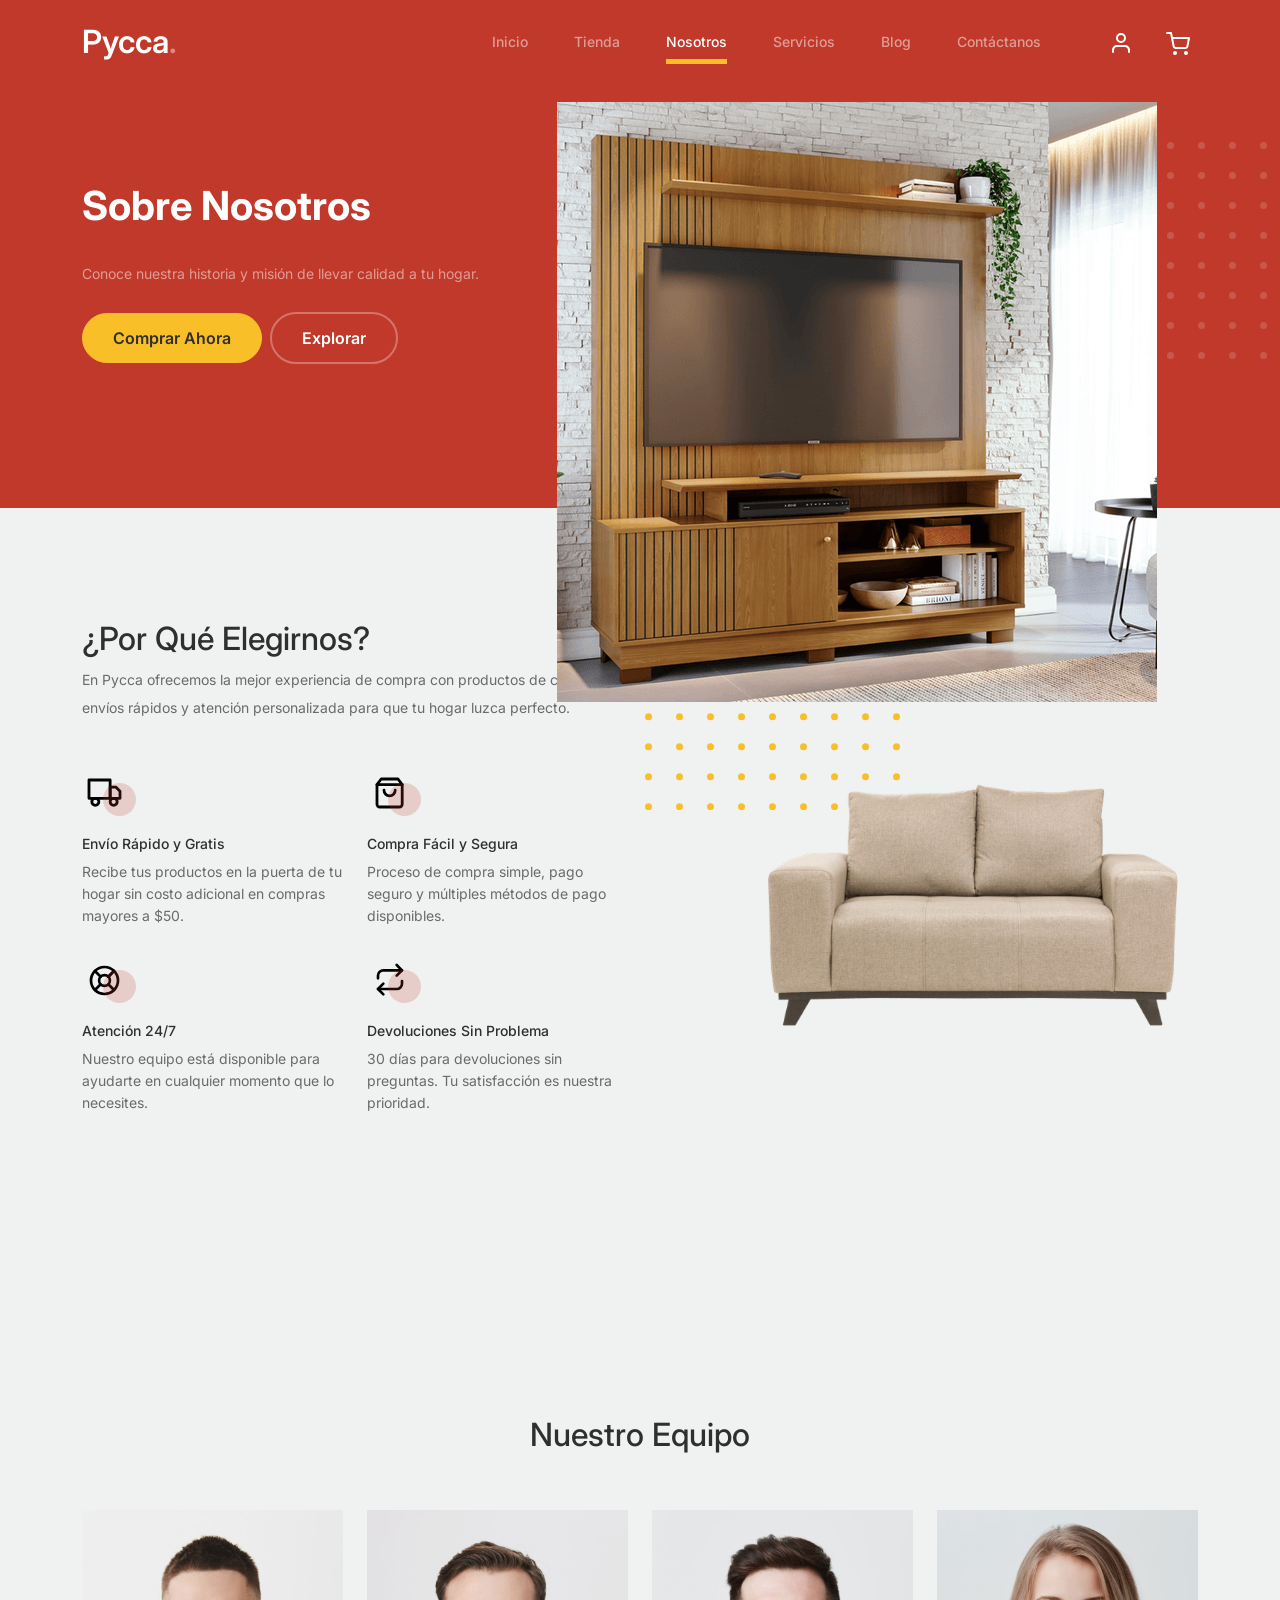
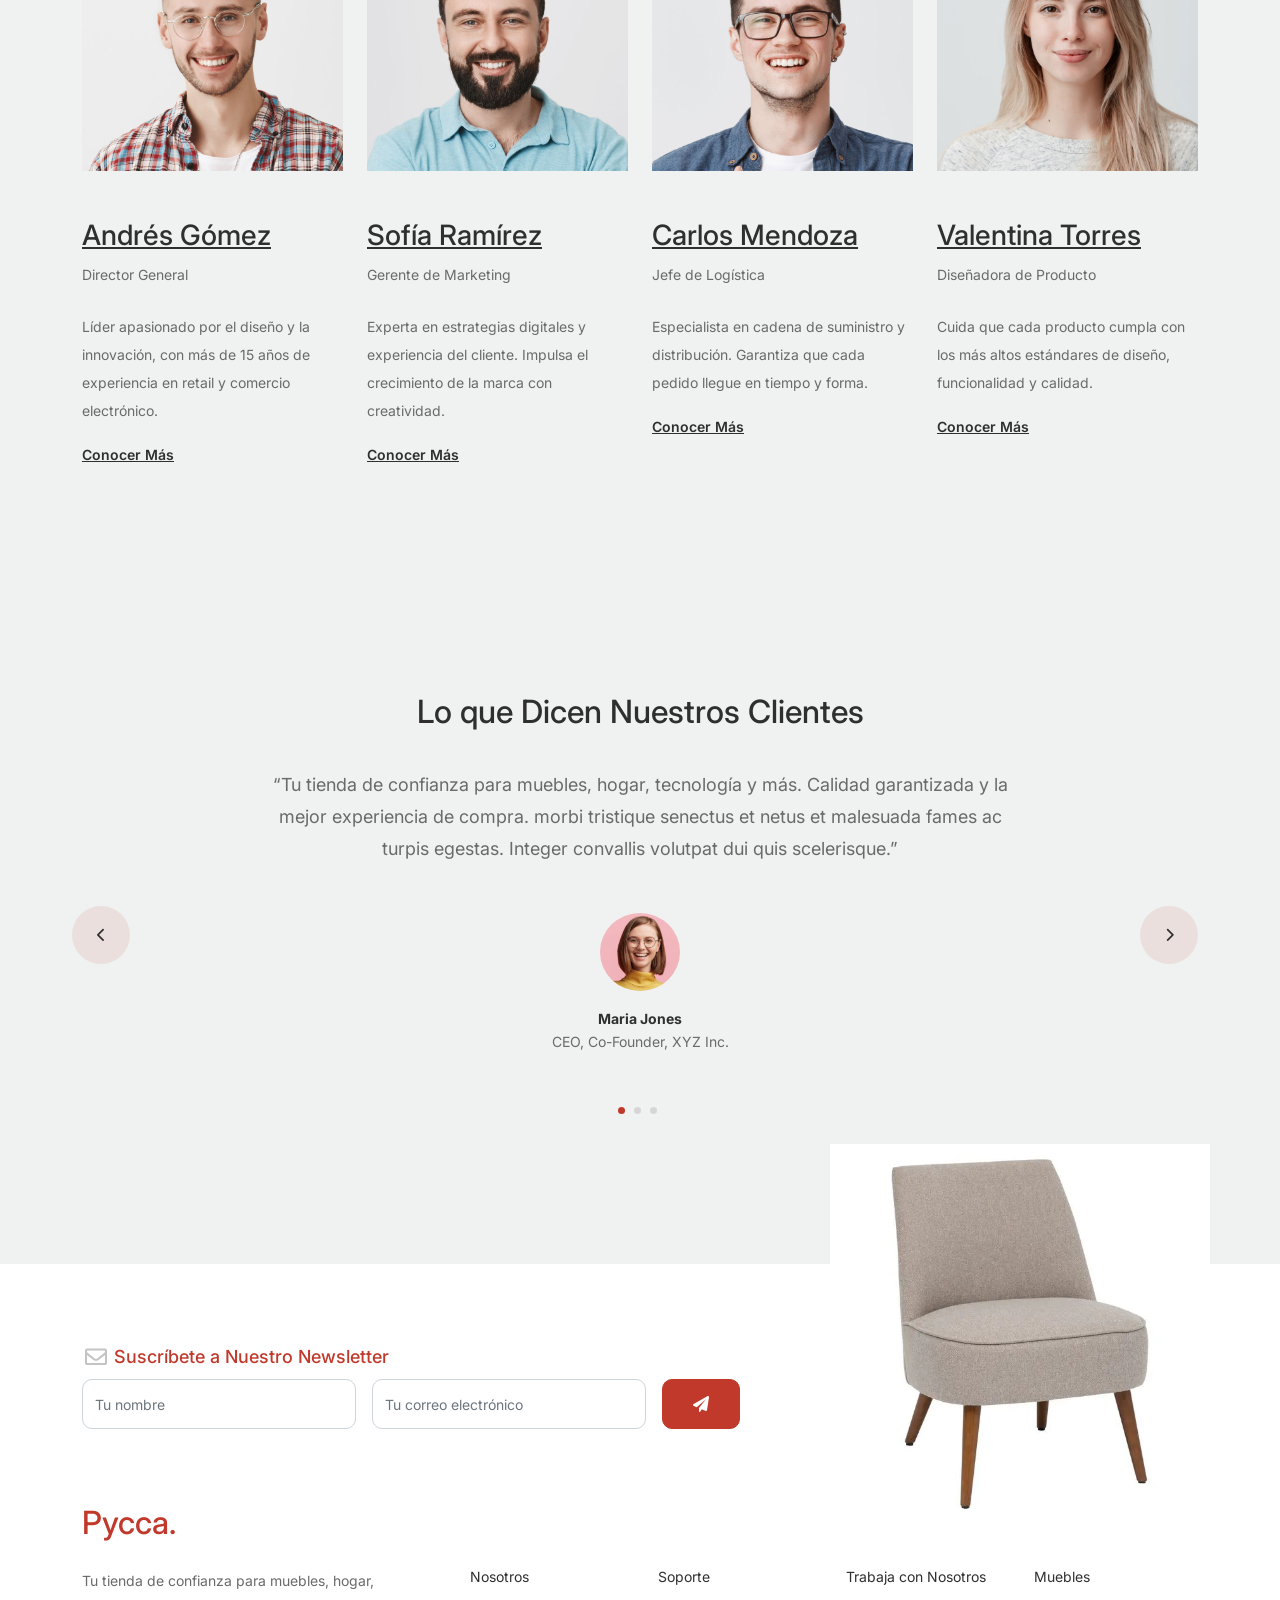
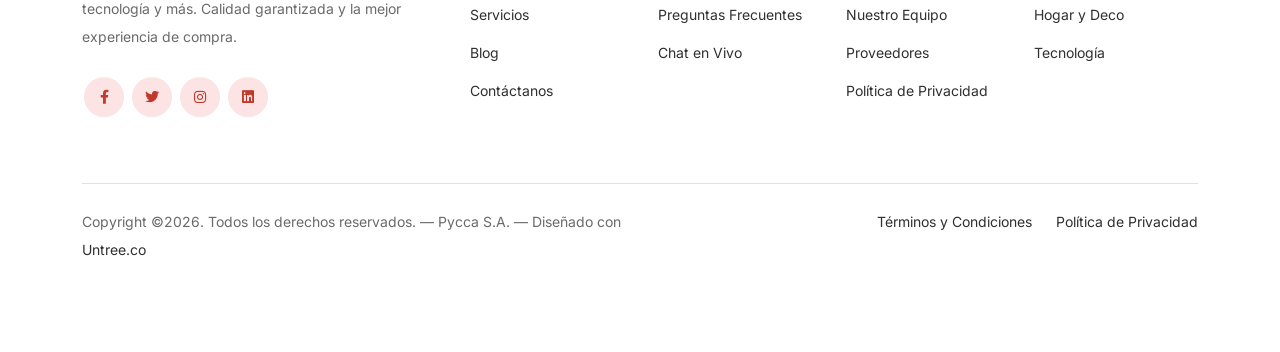
==== commit 354bb67f: "cambios" ====
--- a/about.html
+++ b/about.html
@@ -71,7 +71,7 @@
 						</div>
 						<div class="col-lg-7">
 							<div class="hero-img-wrap">
-								<img src="images/couch.png" class="img-fluid">
+								<img src="images/imagenes_pycca/modular.png" class="img-fluid">
 							</div>
 						</div>
 					</div>
@@ -135,7 +135,7 @@
 
 					<div class="col-lg-5">
 						<div class="img-wrap">
-							<img src="images/why-choose-us-img.jpg" alt="Image" class="img-fluid">
+							<img src="images/imagenes_pycca/mueble.png" alt="Image" class="img-fluid">
 						</div>
 					</div>
 
@@ -315,7 +315,7 @@
 			<div class="container relative">
 
 				<div class="sofa-img">
-					<img src="images/sofa.png" alt="Image" class="img-fluid">
+					<img src="images/imagenes_pycca/butaca2.webp" alt="Image" class="img-fluid">
 				</div>
 
 				<div class="row">
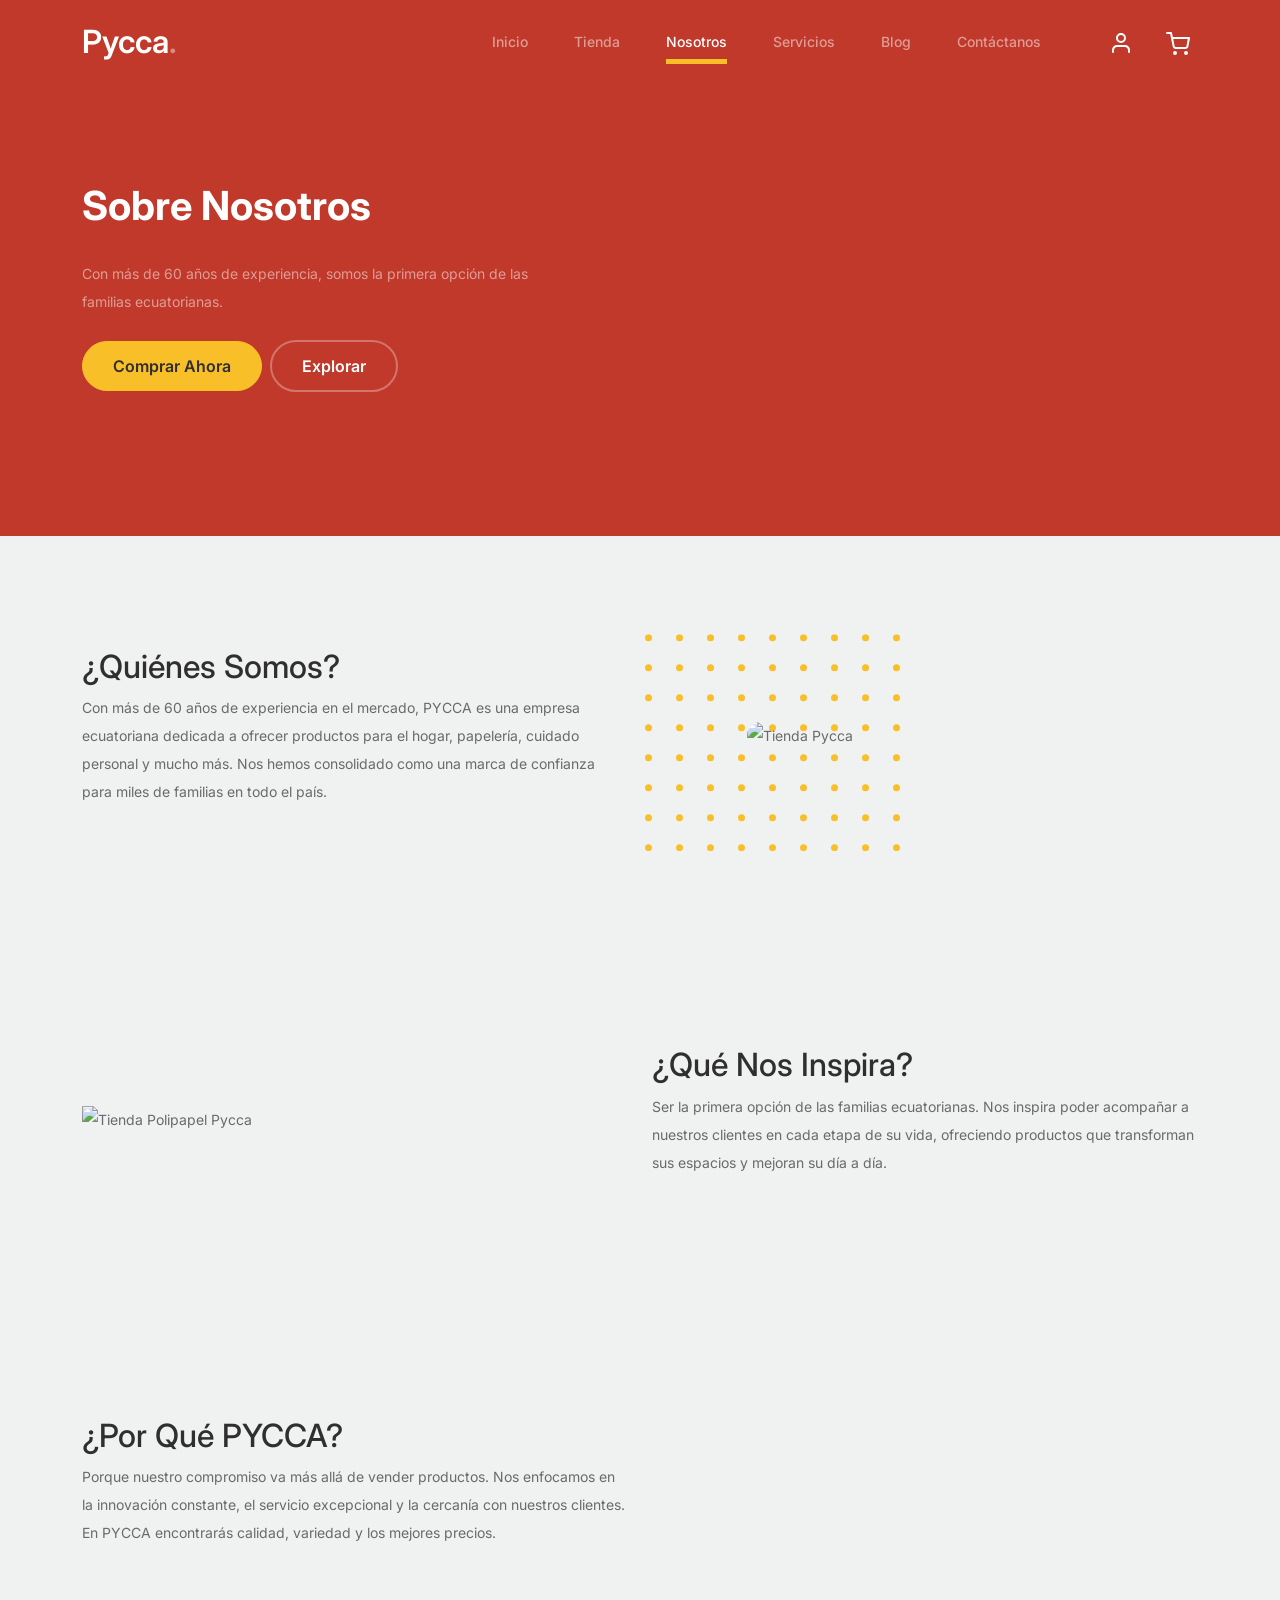
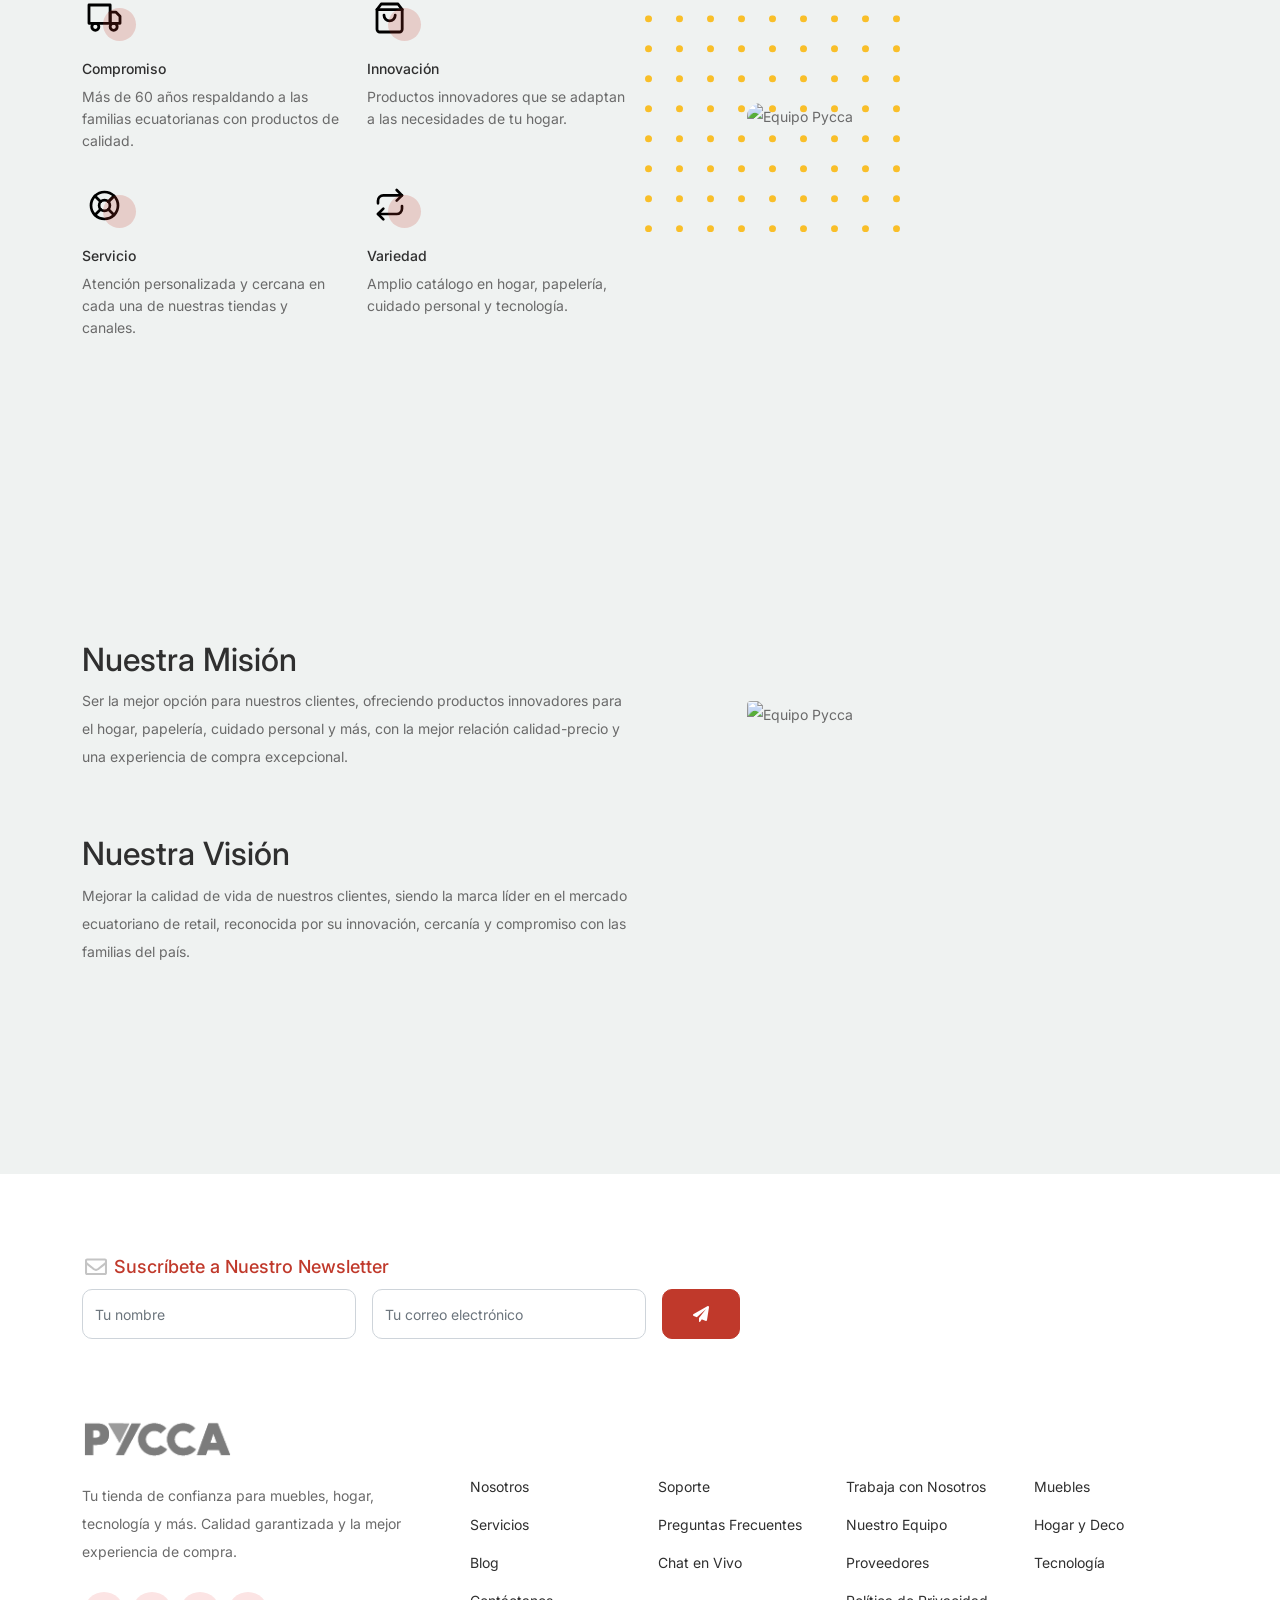
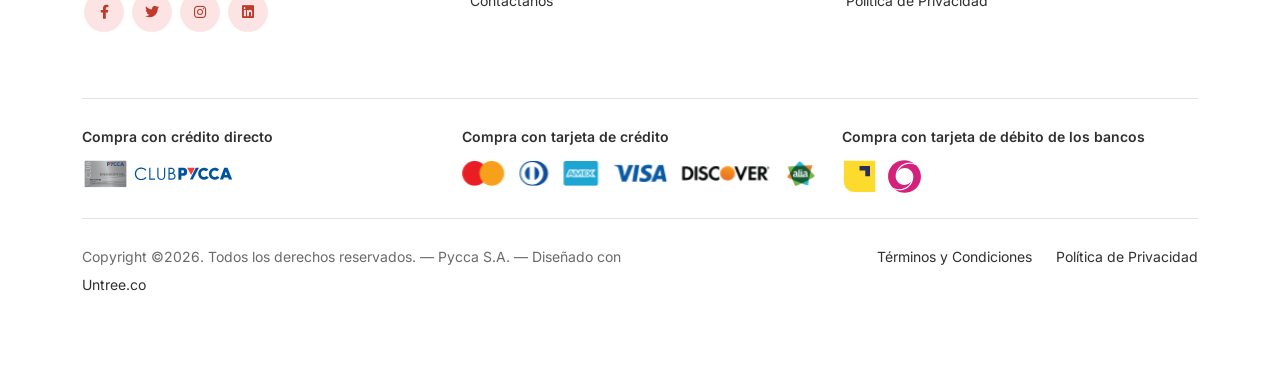
==== commit ceaf79d0: "cambios" ====
--- a/about.html
+++ b/about.html
@@ -65,14 +65,12 @@
 						<div class="col-lg-5">
 							<div class="intro-excerpt">
 								<h1>Sobre Nosotros</h1>
-								<p class="mb-4">Conoce nuestra historia y misión de llevar calidad a tu hogar.</p>
+								<p class="mb-4">Con más de 60 años de experiencia, somos la primera opción de las familias ecuatorianas.</p>
 								<p><a href="shop.html" class="btn btn-secondary me-2">Comprar Ahora</a><a href="#" class="btn btn-white-outline">Explorar</a></p>
 							</div>
 						</div>
 						<div class="col-lg-7">
-							<div class="hero-img-wrap">
-								<img src="images/imagenes_pycca/modular.png" class="img-fluid">
-							</div>
+
 						</div>
 					</div>
 				</div>
@@ -81,232 +79,124 @@
 
 		
 
-		<!-- Start Why Choose Us Section -->
+		<!-- Start ¿Quiénes Somos? Section -->
 		<div class="why-choose-section">
 			<div class="container">
 				<div class="row justify-content-between align-items-center">
 					<div class="col-lg-6">
-						<h2 class="section-title">¿Por Qué Elegirnos?</h2>
-						<p>En Pycca ofrecemos la mejor experiencia de compra con productos de calidad, envíos rápidos y atención personalizada para que tu hogar luzca perfecto.</p>
+						<h2 class="section-title">¿Quiénes Somos?</h2>
+						<p>Con más de 60 años de experiencia en el mercado, PYCCA es una empresa ecuatoriana dedicada a ofrecer productos para el hogar, papelería, cuidado personal y mucho más. Nos hemos consolidado como una marca de confianza para miles de familias en todo el país.</p>
+					</div>
+					<div class="col-lg-5">
+						<div class="img-wrap">
+							<img src="images/nosotros/RRHH-vitrina-pycca.png" alt="Tienda Pycca" class="img-fluid">
+						</div>
+					</div>
+				</div>
+			</div>
+		</div>
+		<!-- End ¿Quiénes Somos? Section -->
+
+		<!-- Start ¿Qué nos inspira? Section -->
+		<div class="untree_co-section">
+			<div class="container">
+				<div class="row justify-content-between align-items-center">
+					<div class="col-lg-5">
+						<div class="img-wrap">
+							<img src="images/nosotros/RRHH-VITRINA-polipapel.png" alt="Tienda Polipapel Pycca" class="img-fluid">
+						</div>
+					</div>
+					<div class="col-lg-6">
+						<h2 class="section-title">¿Qué Nos Inspira?</h2>
+						<p>Ser la primera opción de las familias ecuatorianas. Nos inspira poder acompañar a nuestros clientes en cada etapa de su vida, ofreciendo productos que transforman sus espacios y mejoran su día a día.</p>
+					</div>
+				</div>
+			</div>
+		</div>
+		<!-- End ¿Qué nos inspira? Section -->
+
+		<!-- Start ¿Por qué PYCCA? Section -->
+		<div class="why-choose-section">
+			<div class="container">
+				<div class="row justify-content-between align-items-center">
+					<div class="col-lg-6">
+						<h2 class="section-title">¿Por Qué PYCCA?</h2>
+						<p>Porque nuestro compromiso va más allá de vender productos. Nos enfocamos en la innovación constante, el servicio excepcional y la cercanía con nuestros clientes. En PYCCA encontrarás calidad, variedad y los mejores precios.</p>
 
 						<div class="row my-5">
 							<div class="col-6 col-md-6">
 								<div class="feature">
 									<div class="icon">
-										<img src="images/truck.svg" alt="Image" class="imf-fluid">
+										<img src="images/truck.svg" alt="Envío" class="imf-fluid">
 									</div>
-									<h3>Envío Rápido y Gratis</h3>
-									<p>Recibe tus productos en la puerta de tu hogar sin costo adicional en compras mayores a $50.</p>
+									<h3>Compromiso</h3>
+									<p>Más de 60 años respaldando a las familias ecuatorianas con productos de calidad.</p>
 								</div>
 							</div>
 
 							<div class="col-6 col-md-6">
 								<div class="feature">
 									<div class="icon">
-										<img src="images/bag.svg" alt="Image" class="imf-fluid">
+										<img src="images/bag.svg" alt="Innovación" class="imf-fluid">
 									</div>
-									<h3>Compra Fácil y Segura</h3>
-									<p>Proceso de compra simple, pago seguro y múltiples métodos de pago disponibles.</p>
+									<h3>Innovación</h3>
+									<p>Productos innovadores que se adaptan a las necesidades de tu hogar.</p>
 								</div>
 							</div>
 
 							<div class="col-6 col-md-6">
 								<div class="feature">
 									<div class="icon">
-										<img src="images/support.svg" alt="Image" class="imf-fluid">
+										<img src="images/support.svg" alt="Servicio" class="imf-fluid">
 									</div>
-									<h3>Atención 24/7</h3>
-									<p>Nuestro equipo está disponible para ayudarte en cualquier momento que lo necesites.</p>
+									<h3>Servicio</h3>
+									<p>Atención personalizada y cercana en cada una de nuestras tiendas y canales.</p>
 								</div>
 							</div>
 
 							<div class="col-6 col-md-6">
 								<div class="feature">
 									<div class="icon">
-										<img src="images/return.svg" alt="Image" class="imf-fluid">
+										<img src="images/return.svg" alt="Variedad" class="imf-fluid">
 									</div>
-									<h3>Devoluciones Sin Problema</h3>
-									<p>30 días para devoluciones sin preguntas. Tu satisfacción es nuestra prioridad.</p>
-								</div>
-							</div>
-
+									<h3>Variedad</h3>
+									<p>Amplio catálogo en hogar, papelería, cuidado personal y tecnología.</p>
+								</div>
+							</div>
 						</div>
 					</div>
 
 					<div class="col-lg-5">
 						<div class="img-wrap">
-							<img src="images/imagenes_pycca/mueble.png" alt="Image" class="img-fluid">
-						</div>
-					</div>
-
+							<img src="images/nosotros/slider-PYCCA-trabajaConNosotros.png" alt="Equipo Pycca" class="img-fluid">
+						</div>
+					</div>
 				</div>
 			</div>
 		</div>
-		<!-- End Why Choose Us Section -->
-
-		<!-- Start Team Section -->
-		<div class="untree_co-section">
-			<div class="container">
-
-				<div class="row mb-5">
-					<div class="col-lg-5 mx-auto text-center">
-						<h2 class="section-title">Nuestro Equipo</h2>
-					</div>
-				</div>
-
+		<!-- End ¿Por qué PYCCA? Section -->
+
+		<!-- Start Misión y Visión Section -->
+		<div class="untree_co-section before-footer-section">
+			<div class="container">
+				<div class="row justify-content-between align-items-center mb-5">
+					<div class="col-lg-6 mb-5 mb-lg-0">
+						<h2 class="section-title">Nuestra Misión</h2>
+						<p>Ser la mejor opción para nuestros clientes, ofreciendo productos innovadores para el hogar, papelería, cuidado personal y más, con la mejor relación calidad-precio y una experiencia de compra excepcional.</p>
+					</div>
+					<div class="col-lg-5">
+						<img src="images/nosotros/RRHH-polipapel-1.png" alt="Equipo Pycca" class="img-fluid rounded">
+					</div>
+				</div>
 				<div class="row">
-
-					<!-- Start Column 1 -->
-					<div class="col-12 col-md-6 col-lg-3 mb-5 mb-md-0">
-						<img src="images/person_1.jpg" class="img-fluid mb-5">
-						<h3><a href="#"><span class="">Andrés</span> Gómez</a></h3>
-            <span class="d-block position mb-4">Director General</span>
-            <p>Líder apasionado por el diseño y la innovación, con más de 15 años de experiencia en retail y comercio electrónico.</p>
-            <p class="mb-0"><a href="#" class="more dark">Conocer Más <span class="icon-arrow_forward"></span></a></p>
-					</div> 
-					<!-- End Column 1 -->
-
-					<!-- Start Column 2 -->
-					<div class="col-12 col-md-6 col-lg-3 mb-5 mb-md-0">
-						<img src="images/person_2.jpg" class="img-fluid mb-5">
-
-						<h3><a href="#"><span class="">Sofía</span> Ramírez</a></h3>
-            <span class="d-block position mb-4">Gerente de Marketing</span>
-            <p>Experta en estrategias digitales y experiencia del cliente. Impulsa el crecimiento de la marca con creatividad.</p>
-            <p class="mb-0"><a href="#" class="more dark">Conocer Más <span class="icon-arrow_forward"></span></a></p>
-
-					</div> 
-					<!-- End Column 2 -->
-
-					<!-- Start Column 3 -->
-					<div class="col-12 col-md-6 col-lg-3 mb-5 mb-md-0">
-						<img src="images/person_3.jpg" class="img-fluid mb-5">
-						<h3><a href="#"><span class="">Carlos</span> Mendoza</a></h3>
-            <span class="d-block position mb-4">Jefe de Logística</span>
-            <p>Especialista en cadena de suministro y distribución. Garantiza que cada pedido llegue en tiempo y forma.</p>
-            <p class="mb-0"><a href="#" class="more dark">Conocer Más <span class="icon-arrow_forward"></span></a></p>
-					</div> 
-					<!-- End Column 3 -->
-
-					<!-- Start Column 4 -->
-					<div class="col-12 col-md-6 col-lg-3 mb-5 mb-md-0">
-						<img src="images/person_4.jpg" class="img-fluid mb-5">
-
-						<h3><a href="#"><span class="">Valentina</span> Torres</a></h3>
-            <span class="d-block position mb-4">Diseñadora de Producto</span>
-            <p>Cuida que cada producto cumpla con los más altos estándares de diseño, funcionalidad y calidad.</p>
-            <p class="mb-0"><a href="#" class="more dark">Conocer Más <span class="icon-arrow_forward"></span></a></p>
-
-          
-					</div> 
-					<!-- End Column 4 -->
-
-					
-
+					<div class="col-lg-6">
+						<h2 class="section-title">Nuestra Visión</h2>
+						<p>Mejorar la calidad de vida de nuestros clientes, siendo la marca líder en el mercado ecuatoriano de retail, reconocida por su innovación, cercanía y compromiso con las familias del país.</p>
+					</div>
 				</div>
 			</div>
 		</div>
-		<!-- End Team Section -->
-
-		
-
-		<!-- Start Testimonial Slider -->
-		<div class="testimonial-section before-footer-section">
-			<div class="container">
-				<div class="row">
-					<div class="col-lg-7 mx-auto text-center">
-						<h2 class="section-title">Lo que Dicen Nuestros Clientes</h2>
-					</div>
-				</div>
-
-				<div class="row justify-content-center">
-					<div class="col-lg-12">
-						<div class="testimonial-slider-wrap text-center">
-
-							<div id="testimonial-nav">
-								<span class="prev" data-controls="prev"><span class="fa fa-chevron-left"></span></span>
-								<span class="next" data-controls="next"><span class="fa fa-chevron-right"></span></span>
-							</div>
-
-							<div class="testimonial-slider">
-								
-								<div class="item">
-									<div class="row justify-content-center">
-										<div class="col-lg-8 mx-auto">
-
-											<div class="testimonial-block text-center">
-												<blockquote class="mb-5">
-													<p>&ldquo;Tu tienda de confianza para muebles, hogar, tecnología y más. Calidad garantizada y la mejor experiencia de compra. morbi tristique senectus et netus et malesuada fames ac turpis egestas. Integer convallis volutpat dui quis scelerisque.&rdquo;</p>
-												</blockquote>
-
-												<div class="author-info">
-													<div class="author-pic">
-														<img src="images/person-1.png" alt="Maria Jones" class="img-fluid">
-													</div>
-													<h3 class="font-weight-bold">Maria Jones</h3>
-													<span class="position d-block mb-3">CEO, Co-Founder, XYZ Inc.</span>
-												</div>
-											</div>
-
-										</div>
-									</div>
-								</div> 
-								<!-- END item -->
-
-								<div class="item">
-									<div class="row justify-content-center">
-										<div class="col-lg-8 mx-auto">
-
-											<div class="testimonial-block text-center">
-												<blockquote class="mb-5">
-													<p>&ldquo;Tu tienda de confianza para muebles, hogar, tecnología y más. Calidad garantizada y la mejor experiencia de compra. morbi tristique senectus et netus et malesuada fames ac turpis egestas. Integer convallis volutpat dui quis scelerisque.&rdquo;</p>
-												</blockquote>
-
-												<div class="author-info">
-													<div class="author-pic">
-														<img src="images/person-1.png" alt="Maria Jones" class="img-fluid">
-													</div>
-													<h3 class="font-weight-bold">Maria Jones</h3>
-													<span class="position d-block mb-3">CEO, Co-Founder, XYZ Inc.</span>
-												</div>
-											</div>
-
-										</div>
-									</div>
-								</div> 
-								<!-- END item -->
-
-								<div class="item">
-									<div class="row justify-content-center">
-										<div class="col-lg-8 mx-auto">
-
-											<div class="testimonial-block text-center">
-												<blockquote class="mb-5">
-													<p>&ldquo;Tu tienda de confianza para muebles, hogar, tecnología y más. Calidad garantizada y la mejor experiencia de compra. morbi tristique senectus et netus et malesuada fames ac turpis egestas. Integer convallis volutpat dui quis scelerisque.&rdquo;</p>
-												</blockquote>
-
-												<div class="author-info">
-													<div class="author-pic">
-														<img src="images/person-1.png" alt="Maria Jones" class="img-fluid">
-													</div>
-													<h3 class="font-weight-bold">Maria Jones</h3>
-													<span class="position d-block mb-3">CEO, Co-Founder, XYZ Inc.</span>
-												</div>
-											</div>
-
-										</div>
-									</div>
-								</div> 
-								<!-- END item -->
-
-							</div>
-
-						</div>
-					</div>
-				</div>
-			</div>
-		</div>
-		<!-- End Testimonial Slider -->
+		<!-- End Misión y Visión Section -->
 
 		
 
@@ -314,9 +204,6 @@
 		<footer class="footer-section">
 			<div class="container relative">
 
-				<div class="sofa-img">
-					<img src="images/imagenes_pycca/butaca2.webp" alt="Image" class="img-fluid">
-				</div>
 
 				<div class="row">
 					<div class="col-lg-8">
@@ -343,7 +230,7 @@
 
 				<div class="row g-5 mb-5">
 					<div class="col-lg-4">
-						<div class="mb-4 footer-logo-wrap"><a href="#" class="footer-logo">Pycca<span>.</span></a></div>
+						<div class="mb-4 footer-logo-wrap"><a href="index.html"><img src="images/logos/logo_pycca2.png" alt="Pycca" class="img-fluid footer-logo-img"></a></div>
 						<p class="mb-4">Tu tienda de confianza para muebles, hogar, tecnología y más. Calidad garantizada y la mejor experiencia de compra.</p>
 
 						<ul class="list-unstyled custom-social">
@@ -394,6 +281,30 @@
 
 				</div>
 
+				<div class="border-top py-4">
+					<div class="row">
+						<div class="col-lg-4 mb-3 mb-lg-0">
+							<p class="footer-payment-title">Compra con crédito directo</p>
+							<div class="footer-payments">
+								<img src="images/logos/tarjetapycca.svg" alt="Tarjeta Pycca">
+							</div>
+						</div>
+						<div class="col-lg-4 mb-3 mb-lg-0">
+							<p class="footer-payment-title">Compra con tarjeta de crédito</p>
+							<div class="footer-payments">
+								<img src="images/logos/pagos.png" alt="Métodos de pago">
+							</div>
+						</div>
+						<div class="col-lg-4 mb-3 mb-lg-0">
+							<p class="footer-payment-title">Compra con tarjeta de débito de los bancos</p>
+							<div class="footer-payments">
+								<img src="images/logos/logopichincha.svg" alt="Banco Pichincha">
+								<img src="images/logos/logoguayaquil.svg" alt="Banco de Guayaquil">
+							</div>
+						</div>
+					</div>
+				</div>
+
 				<div class="border-top copyright">
 					<div class="row pt-4">
 						<div class="col-lg-6">
--- a/css/style.css
+++ b/css/style.css
@@ -600,6 +600,27 @@
     font-weight: 500;
     text-decoration: none;
     color: #c0392b; }
+  .footer-section .footer-logo-wrap .footer-logo-img {
+    max-width: 150px; }
+  .footer-section .footer-payments {
+    display: flex;
+    align-items: center;
+    flex-wrap: wrap;
+    gap: 10px;
+    margin-top: 5px; }
+    .footer-section .footer-payments img {
+      height: 30px;
+      max-width: 100%;
+      -o-object-fit: contain;
+      object-fit: contain; }
+    .footer-section .footer-payments img[alt*="Banco"] {
+      height: 35px;
+      width: 35px; }
+  .footer-section .footer-payment-title {
+    font-size: 14px;
+    font-weight: 600;
+    color: #2f2f2f;
+    margin-bottom: 8px; }
   .footer-section .custom-social li {
     margin: 2px;
     display: inline-block; }
